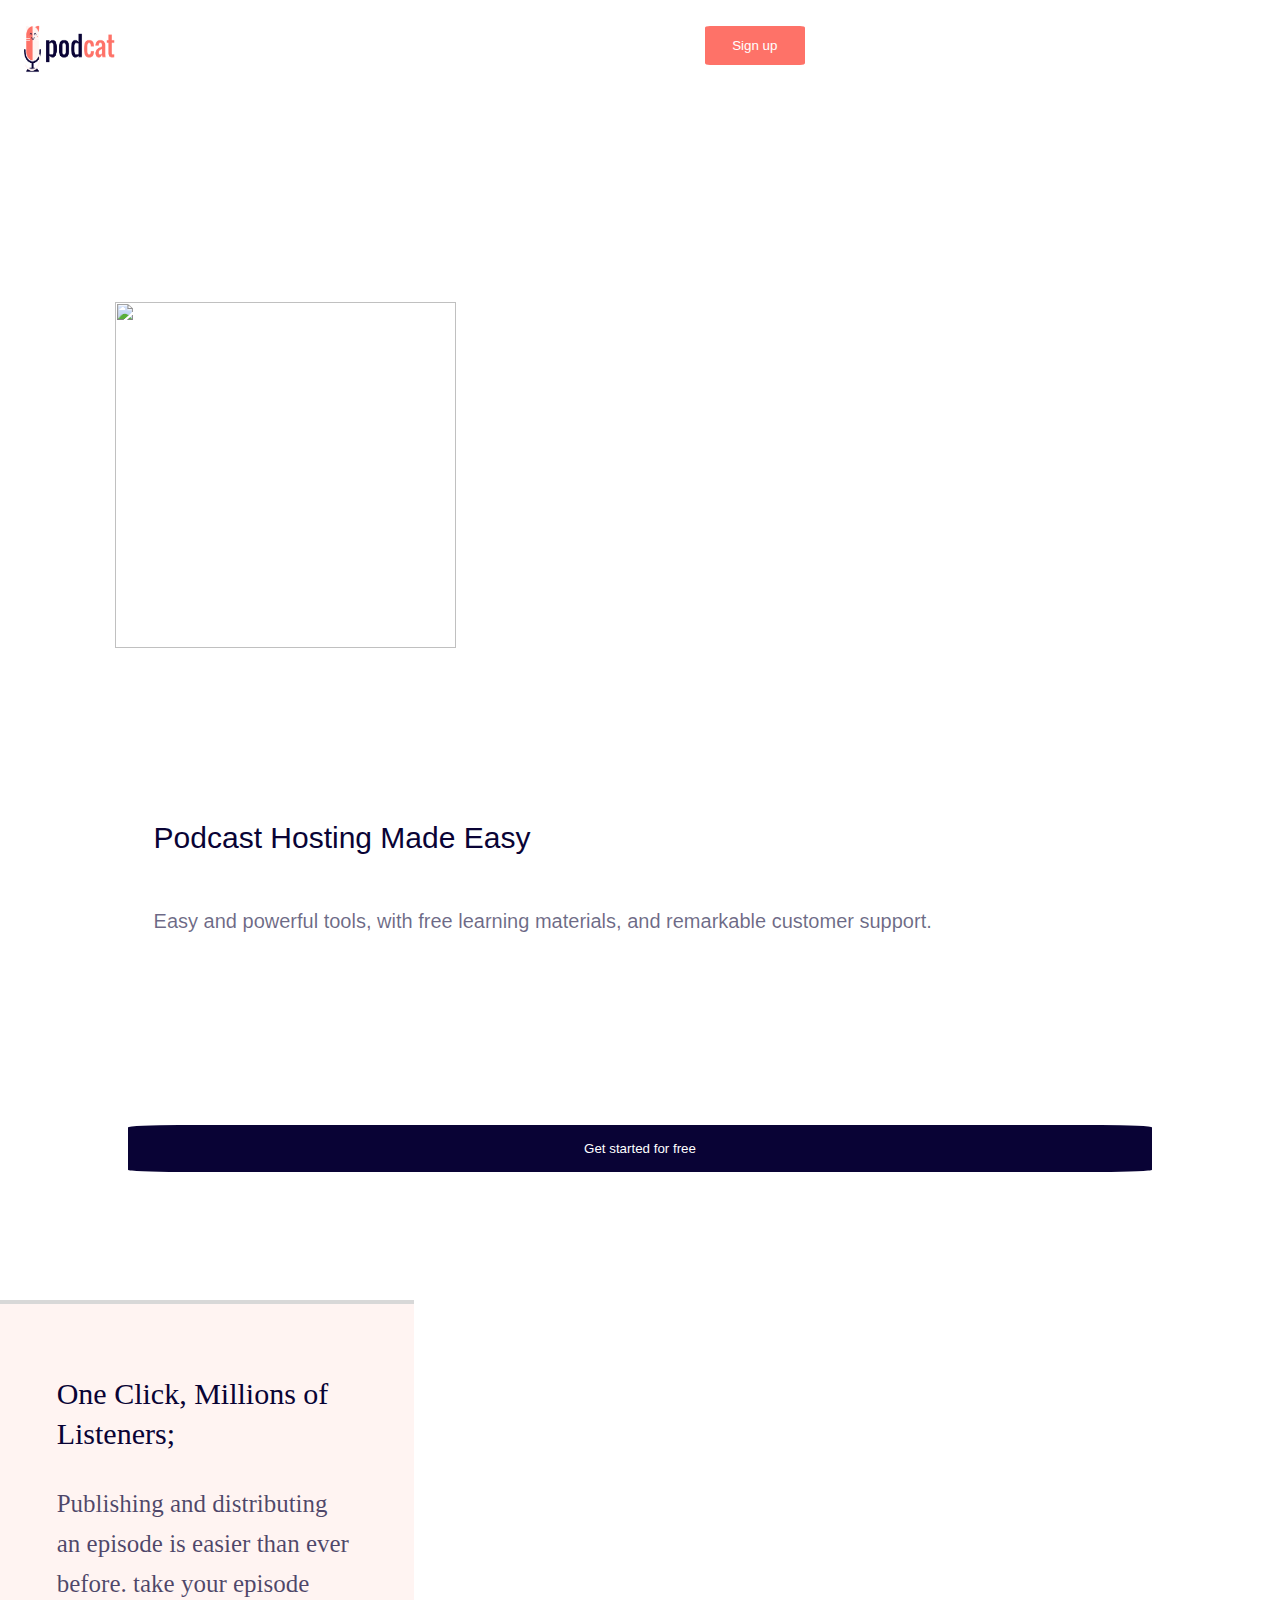
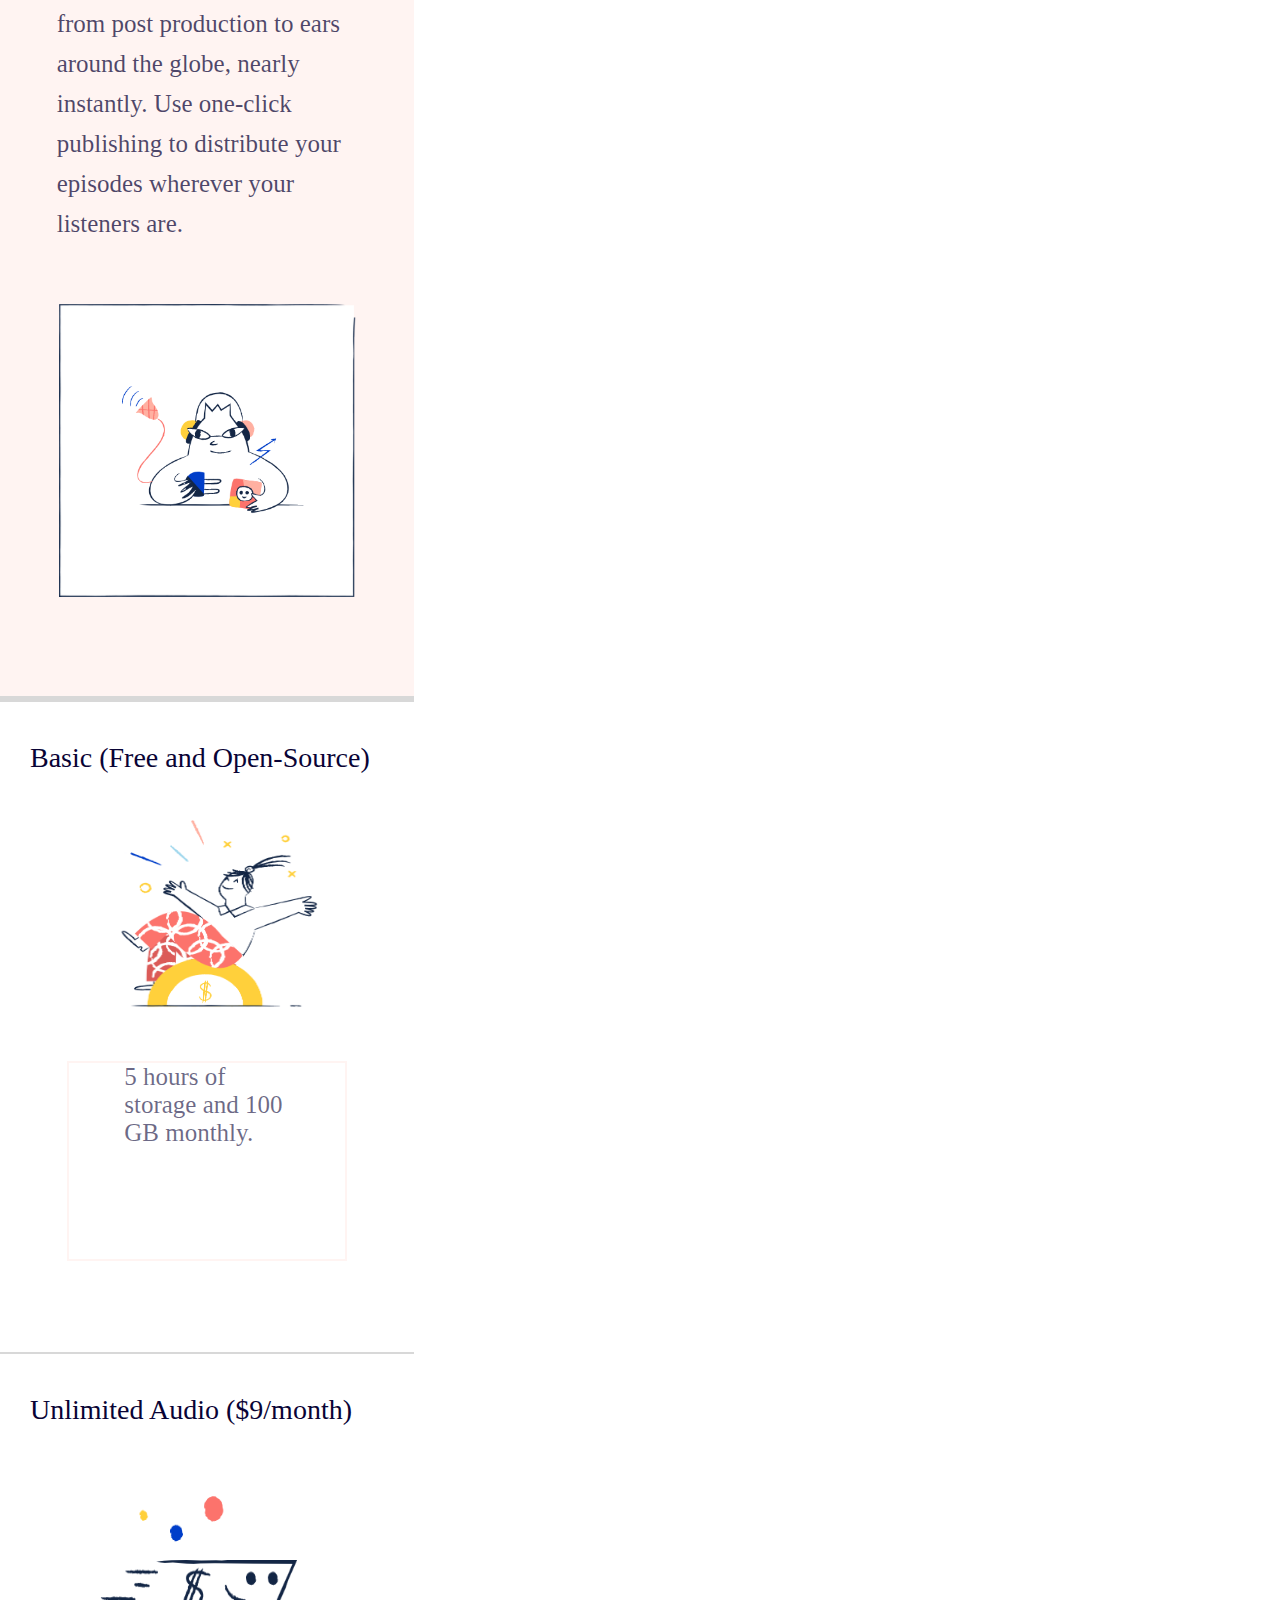
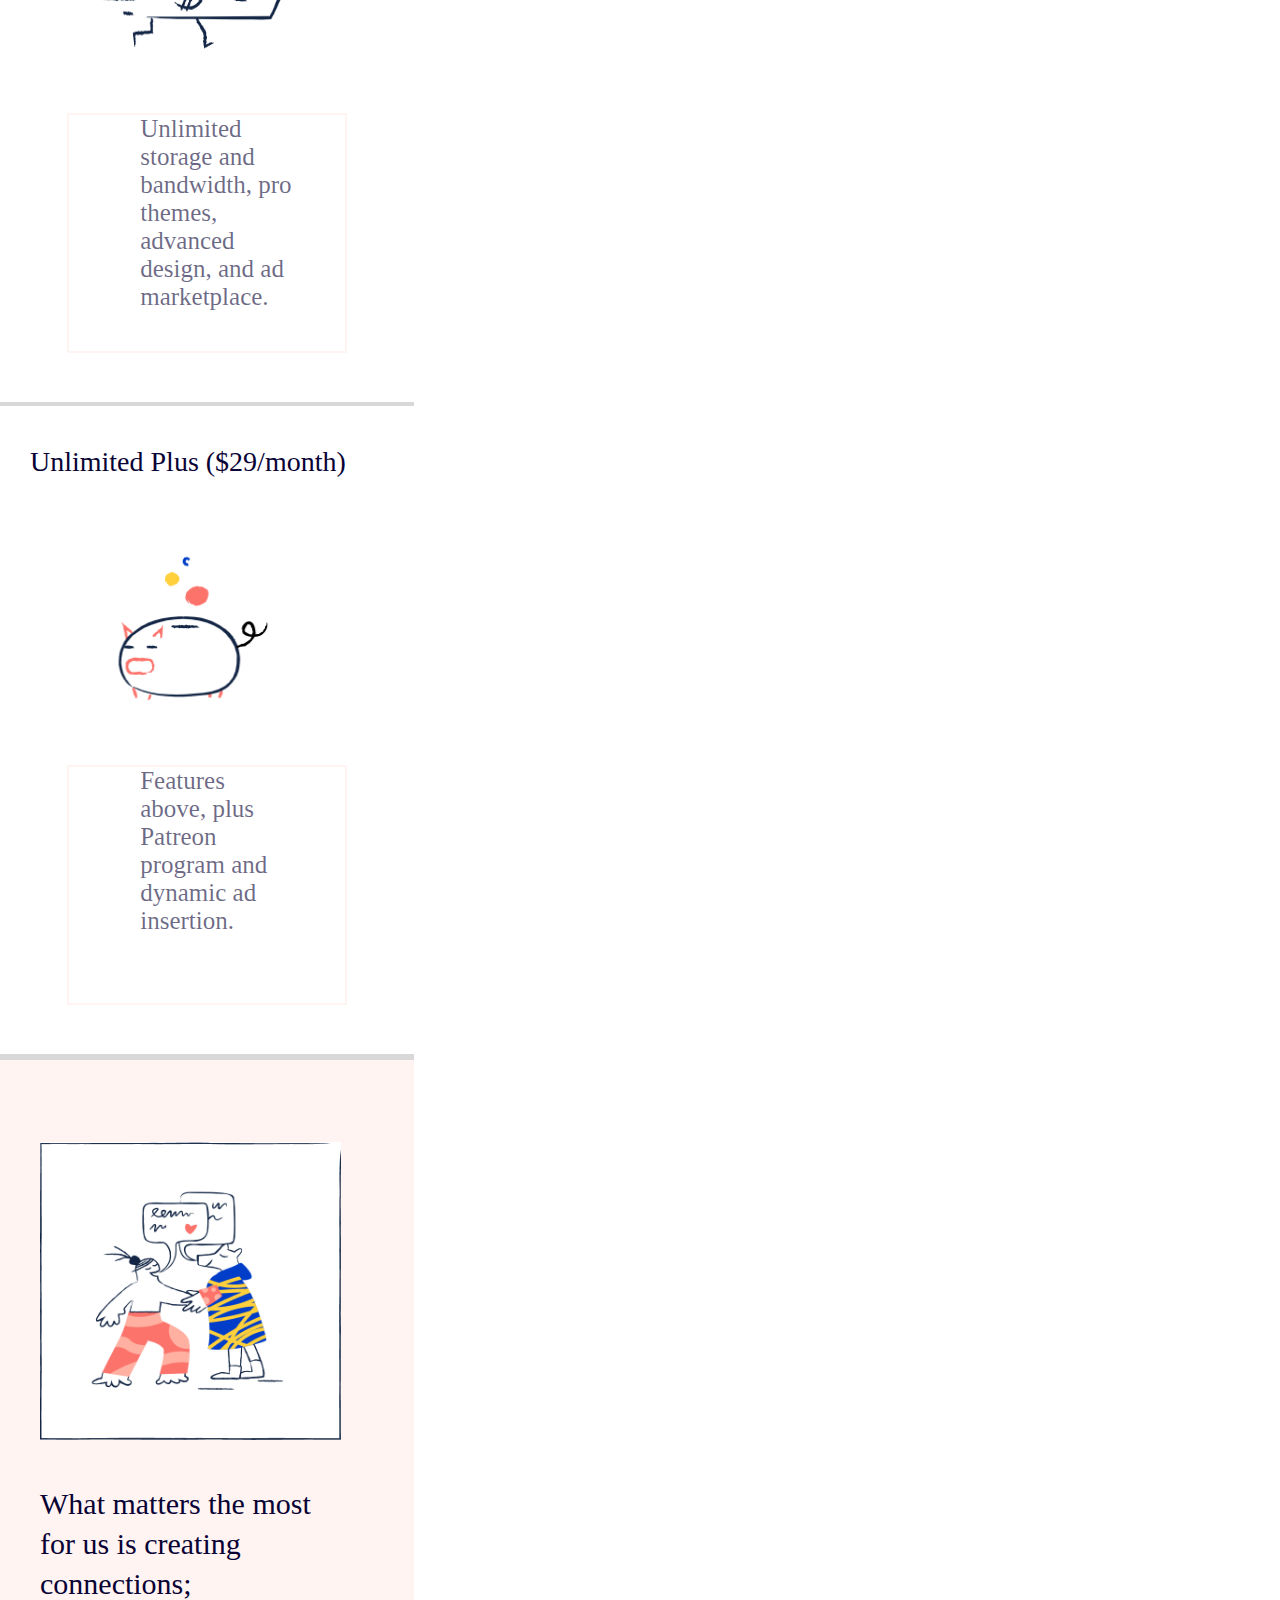
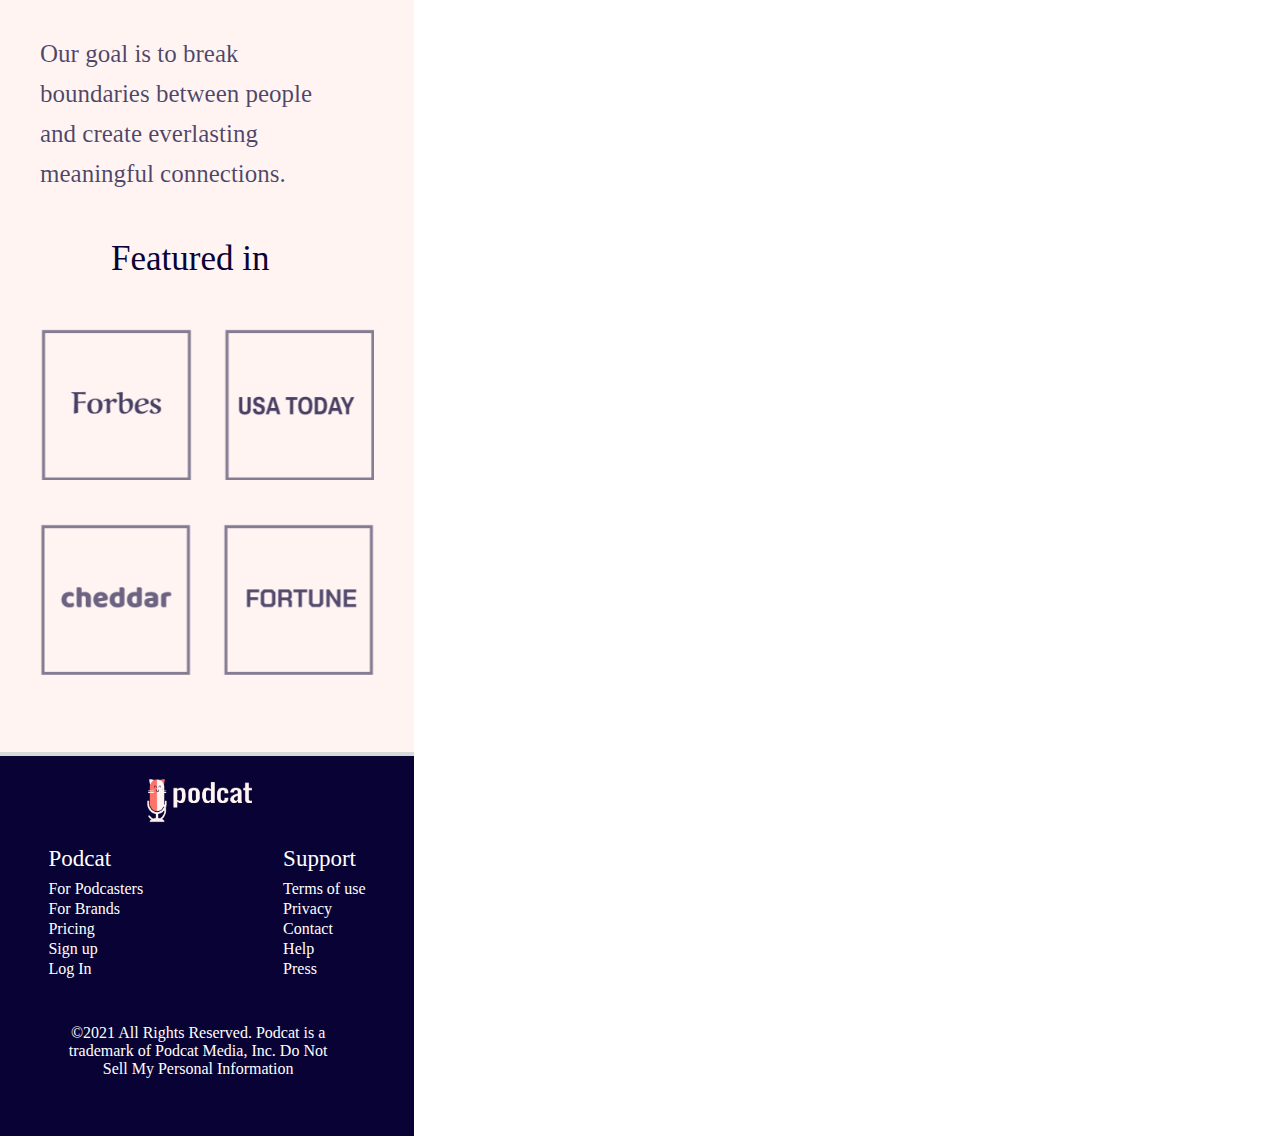
==== index.html @ 8f539843 "Merge branch 'main' of https://github.com/Bouzidouiam/landing-page" ====
<!DOCTYPE html>
<html>
<head>
	<meta charset="utf-8">
	<meta name="viewport" content="width=device-width, initial-scale=1">
	<link rel="stylesheet" type="text/css" href="style.css">
	<title>Podcat</title>
</head>
<body>
    <nav>
        <img  id="logo" src="logo1.png" width="115" height="110">
        <div navi>
        <ul class="navlist">
            <a href=""><li>Brands</li></a>
            <a href=""><li>Podcasters</li></a>
        </ul>
        </div>
        <form>
        <div class="button1">
            <input type="button" id="button1" value="Sign up">
        </div>
        </form>
    </nav>

    <header>
        <div class="image"><img src="header.png" width="341px" height="346px"></div>
            <p class="title">Podcast Hosting Made Easy</p>
            <p id="firstp">Easy and powerful tools, with free learning materials, and remarkable customer support.</p>
            <input type="button" id="button3" value="Get started for free"><br>
    </header>

    <main>
        <!-- FIRST SECTION : PRESENTATION -->

        <section id="presentation">
            <div class="presentation">
                <div id="title2">One Click, Millions of Listeners;</div>
                <div><p>Publishing and distributing an episode is easier than ever before. take your episode from post production to ears around the globe, nearly instantly. Use one-click publishing to distribute your episodes wherever your listeners are.</p></div>
                <div> <img src="main.png" height="321" width="327"></div>
            </div>
        </section>

        <!-- SECOND SECTION : PAYMENT -->

            <section id="payment">
                <div class="basic">
                <div class="title3">Basic (Free and Open-Source)</div>
                <img class="image3" src="basic.png" width="300px" height="250px">
                <div id="box">
                <p class="thirdp">5 hours of storage and 100 GB monthly.</p>
                </div>
            </div>

                <div class="advanced">
                <div class="title3">Unlimited Audio ($9/month)</div>
                <img class="image3" src="advanced.png" width="300px" height="250px">
                <div class="box">
                <p class="thirdp">Unlimited storage and bandwidth, pro themes, advanced design, and ad marketplace.</p>
                
            </div>
            </div>

<div class="pro">
    <div class="title3">Unlimited Plus ($29/month)</div>
    <img class="image3" src="pro.png" width="300px" height="250px">
    <div class="box">
    <p class="thirdp">Features above, plus Patreon program and dynamic ad insertion.</p>
</div>
</div>
</section>

        <section id="article">
            <div class="article">
                <div><img src="connections.png" width="325px" height="320px"></div>
                <div id="title4">What matters the most for us is creating connections; </div>
                <div><p>Our goal is to break boundaries between people and create everlasting meaningful connections.</p></div>
                <div id="title5">Featured in</div>
            </div>

            <div id="featured">
               <div> <img src="article1.png" width="334px" height="151px"></div>
               <div id="fimg"> <img src="article2.png" width="334px" height="151px"></div>
            </div>

        </section>
    </main>

    <!-- Footer section -->
        <footer>
            <img id="logo2" src="logo2.png" width="122px" height="52px">
            <div class="list">
            <div>
                <ul>
                    <li class="title4">Podcat</li>
                    <ul>
                        <li>For Podcasters</li>
                        <li>For Brands</li>
                        <li>Pricing</li>
                        <li>Sign up</li>
                        <li>Log In</li>
                    </ul>
                </ul>
            </div>

            <div >
                <ul>
                    <li class="title4">Support</li>
                    <ul>
                        <li>Terms of use</li>
                        <li>Privacy</li>
                        <li>Contact</li>
                        <li>Help</li>
                        <li>Press</li>
                    </ul>
                </ul>
            </div>
        </div>
                <p class="fourthp">©2021 All Rights Reserved. Podcat is a trademark of Podcat Media, Inc.
                Do Not Sell My Personal Information</p>
         </footer>
 </body>
</html>
---- style.css ----
*{
	padding: 0;
	margin: 0;
	text-decoration: none;
	list-style: none;
    box-sizing: border-box;
}
body {
	font-family: arapey;
}
nav ul li {
	display: none;
}
nav {
	display:flex;
	justify-content: flex-start;
	column-gap: 23%;
}
#logo {
	padding-top: 5px;
	padding-left: 15px;
}
.button1 {
	margin-top: 25px;
}
#button1 {
	width: 100px;
	padding: 12px;
    border: none;
	color: white;
	margin: 1%;
	border-radius: 5%;
	background-color: #FE7268;
}
#button1:hover {
   background-color: #090335;
   color: white;
}
#button2 {
	width: 85%;
	padding: 12px;
    border:  2px solid #C4C4C4;
    margin: 1%;
	background-color: white;
	color: #C4C4C4;
	border-radius: 5%;	
}
#button2:hover {
   border-color: #FE7268;
   color: #FE7268;
}
.title {
	font-family: Georgia,Arial,Helvetica,sans-serif;
    padding-left: 8%;
	margin: 4%;
	padding-top: 9%;
    color: #090335;
	font-size: 30px;
	line-height: 40px;
}
#firstp {
	font-family: Georgia,Arial,Helvetica,sans-serif;
	font-size: 20px;
    padding-bottom: 5%;
    width: 80%;
    padding-left: 12%;
    color: #09033598;

}
.image	{
	padding-left: 9%;
	padding-top: 15%;
}

#button3 {
	width: 80%;
	padding: 16px 12px;
    border: none;
	color: white;
	margin: 2%;
	border-radius: 5%;
	background-color: #090335;
	margin: 10%;
}
#button3:hover {
	color: white;
	background-color: #FE7268;
}


#presentation{
    display: flex;
    justify-content: center;
    background-color:#FFF4F2 ;
    width:414px ;
    height: 1000px;
    border-top: 4px solid #D8D8D8;
    border-bottom: 4px solid #D8D8D8 ;
    padding: 70px  40px 60px;
}
.presentation{
    width: 90%;
    font-family: Georgia,Arial,Helvetica,sans-serif;
}

.presentation p{
    font-size: 25px;
    color:#090335b7 ;
    font-family: Cambria, Cochin, Georgia, Times, 'Times New Roman', serif ;
    line-height: 40px;
}

#title2{
    font-size: 30px;
    line-height: 40px;
    font-family: Cambria, Cochin, Georgia, Times, 'Times New Roman', serif ;
    color: #090335;
    padding-bottom: 10%;

}
.presentation img{
    width: 100%;
    height: 100%;
    margin-top: 60px;
}
#payment {
	    font-family: Cambria, Cochin, Georgia, Times, 'Times New Roman', serif ;
	    font-size: 28px;
}
.basic {
	width: 414px;
    height: 652px;
    border-top: 2px solid #D8D8D8;
    order-bottom: 2px solid #D8D8D8 ;
}

.advanced {
	width: 414px;
	height: 652px;
	border-top: 2px solid #D8D8D8;
    border-bottom: 2px solid #D8D8D8 ;
}

.pro {
    width: 414px;
	height: 652px;
	border-top: 2px solid #D8D8D8;
    border-bottom: 2px solid #D8D8D8 ;
}

.title3 {
	color: #090335;
	padding: 40px 30px 30px;
}
.image3 {
  margin: 0 70px ;
}
.thirdp {
  margin: auto;
  width: 60%;
  line-height: 28px;	
  font-size: 25px;
  color: #09033598;
}
#box {
	margin: auto;
	width:280px ;
    height:200px ;
	border: 2px solid #FFF4F2;
}
.box {
	margin: auto;
    width:280px ;
    height:240px ;
	border: 2px solid #FFF4F2;
	padding-left: 20px;

}

#article{
	height: 1300px;
	width:414px ;
	display: flex;
	flex-direction: column;
    justify-content: center;
	background:#FFF4F2;
    border-top: 4px solid #D8D8D8;
    border-bottom: 4px solid #D8D8D8 ;
    padding: 70px  40px 60px; 

}
.article p{
    font-size: 25px;
    color:#090335b7 ;
    font-family: Cambria, Cochin, Georgia, Times, 'Times New Roman', serif ;
    line-height: 40px;
}

#title4{
    font-size: 30px;
    line-height: 40px;
    font-family: Cambria, Cochin, Georgia, Times, 'Times New Roman', serif ;
    color: #090335;
    margin-top: 40px;
    padding-bottom: 10%;
}

.article img{
    width: 100%;
    height: 100%;
    margin-top: 40px;
	margin: auto;
}
.article{
    width: 90%;
    font-family: Georgia,Arial,Helvetica,sans-serif;
} 

#title5{
	font-size: 35px;
    line-height: 40px;
    font-family: Cambria, Cochin, Georgia, Times, 'Times New Roman', serif ;
    color: #090335;
	text-align: center;
    margin-top: 45px;
    padding-bottom: 50px;
}

#featured{
	display: flex;
	flex-direction: column;
	justify-content: space-evenly;
}

#fimg{
	margin-top: 40px;
}
footer {
	height: 380px;
	width: 414px;
	background-color: #090335;
	font-family: Cambria, Cochin, Georgia, Times, 'Times New Roman', serif ;
	color: white;
}
#logo2 {
	margin-top: 20px;
	margin-left: 137px;
}
.title4 {
	font-size: 23px;
	margin: 17px 0 10px;
}
.list {
	display: flex;
	justify-content: center;
	column-gap: 140px;
	line-height: 20px;
}
.fourthp {
	width: 80%;
	margin-top: 45px;
	text-align: center;
	padding-left: 65px;
}
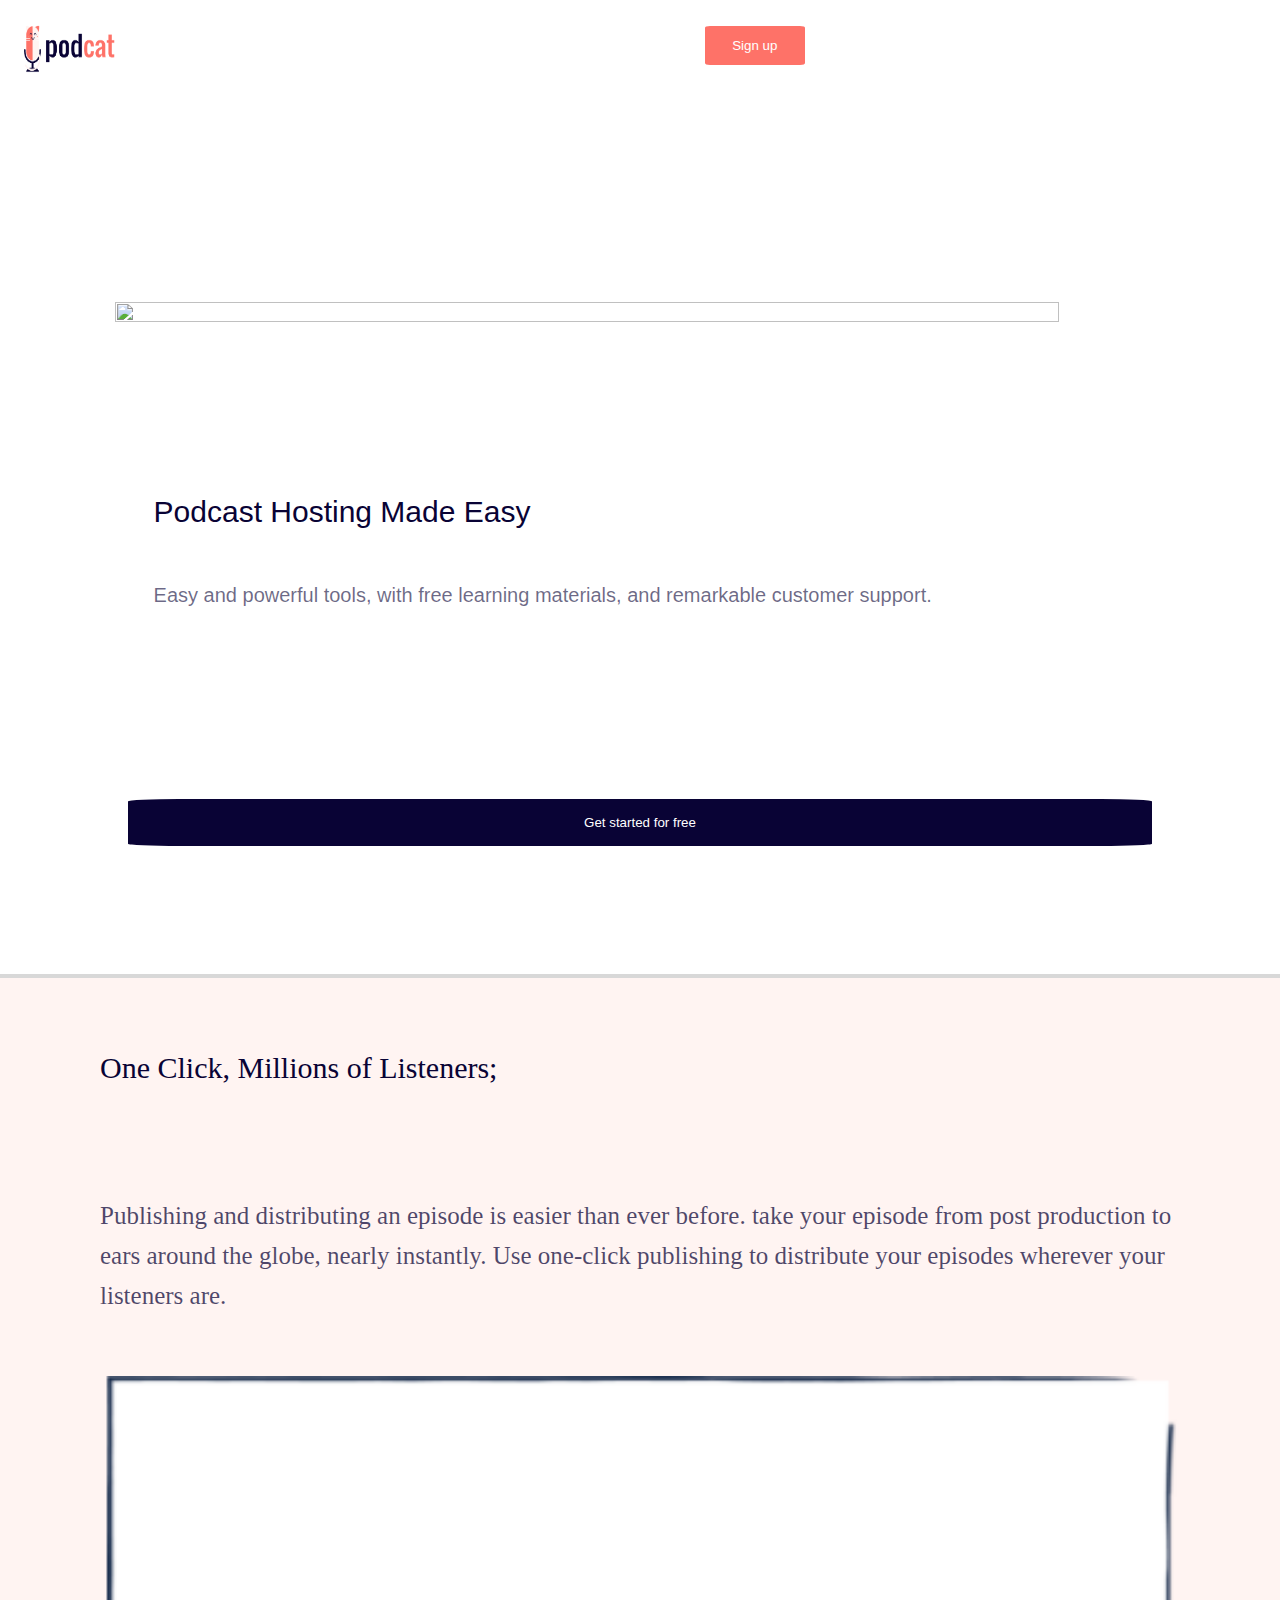
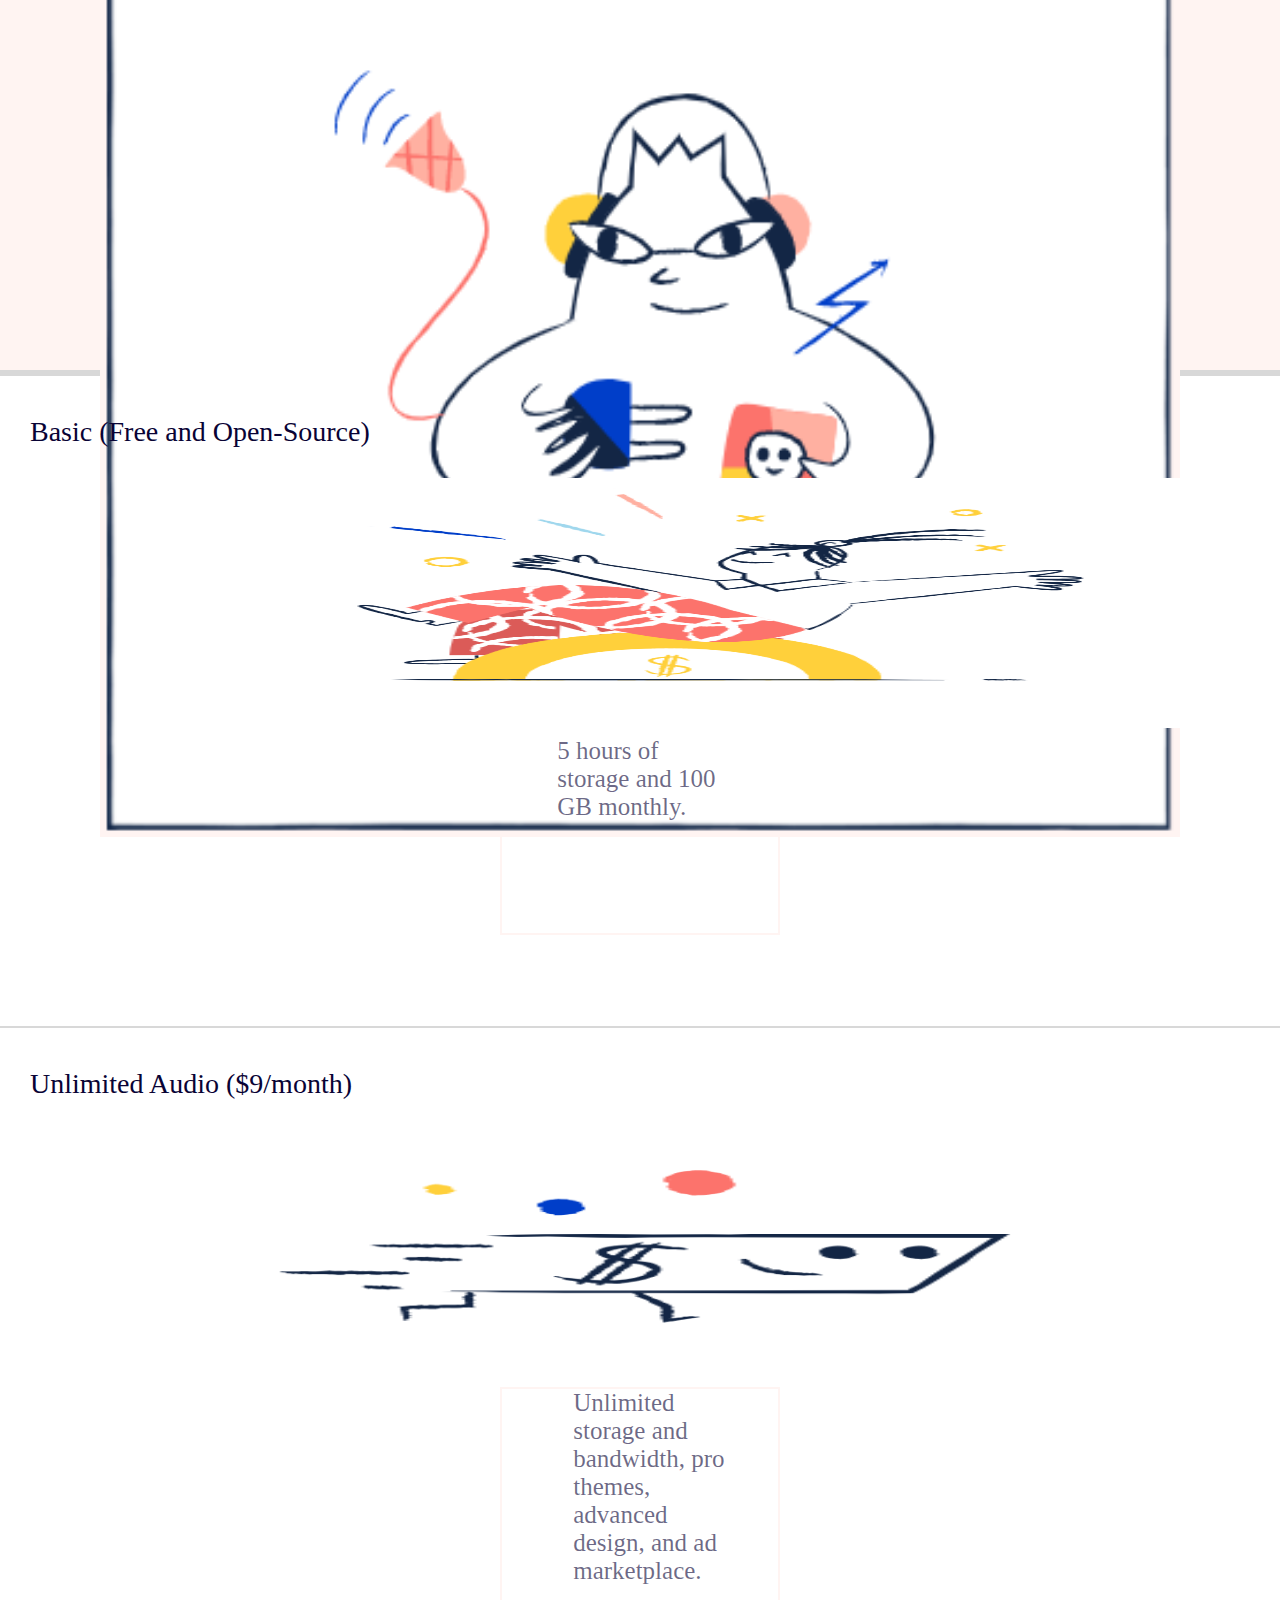
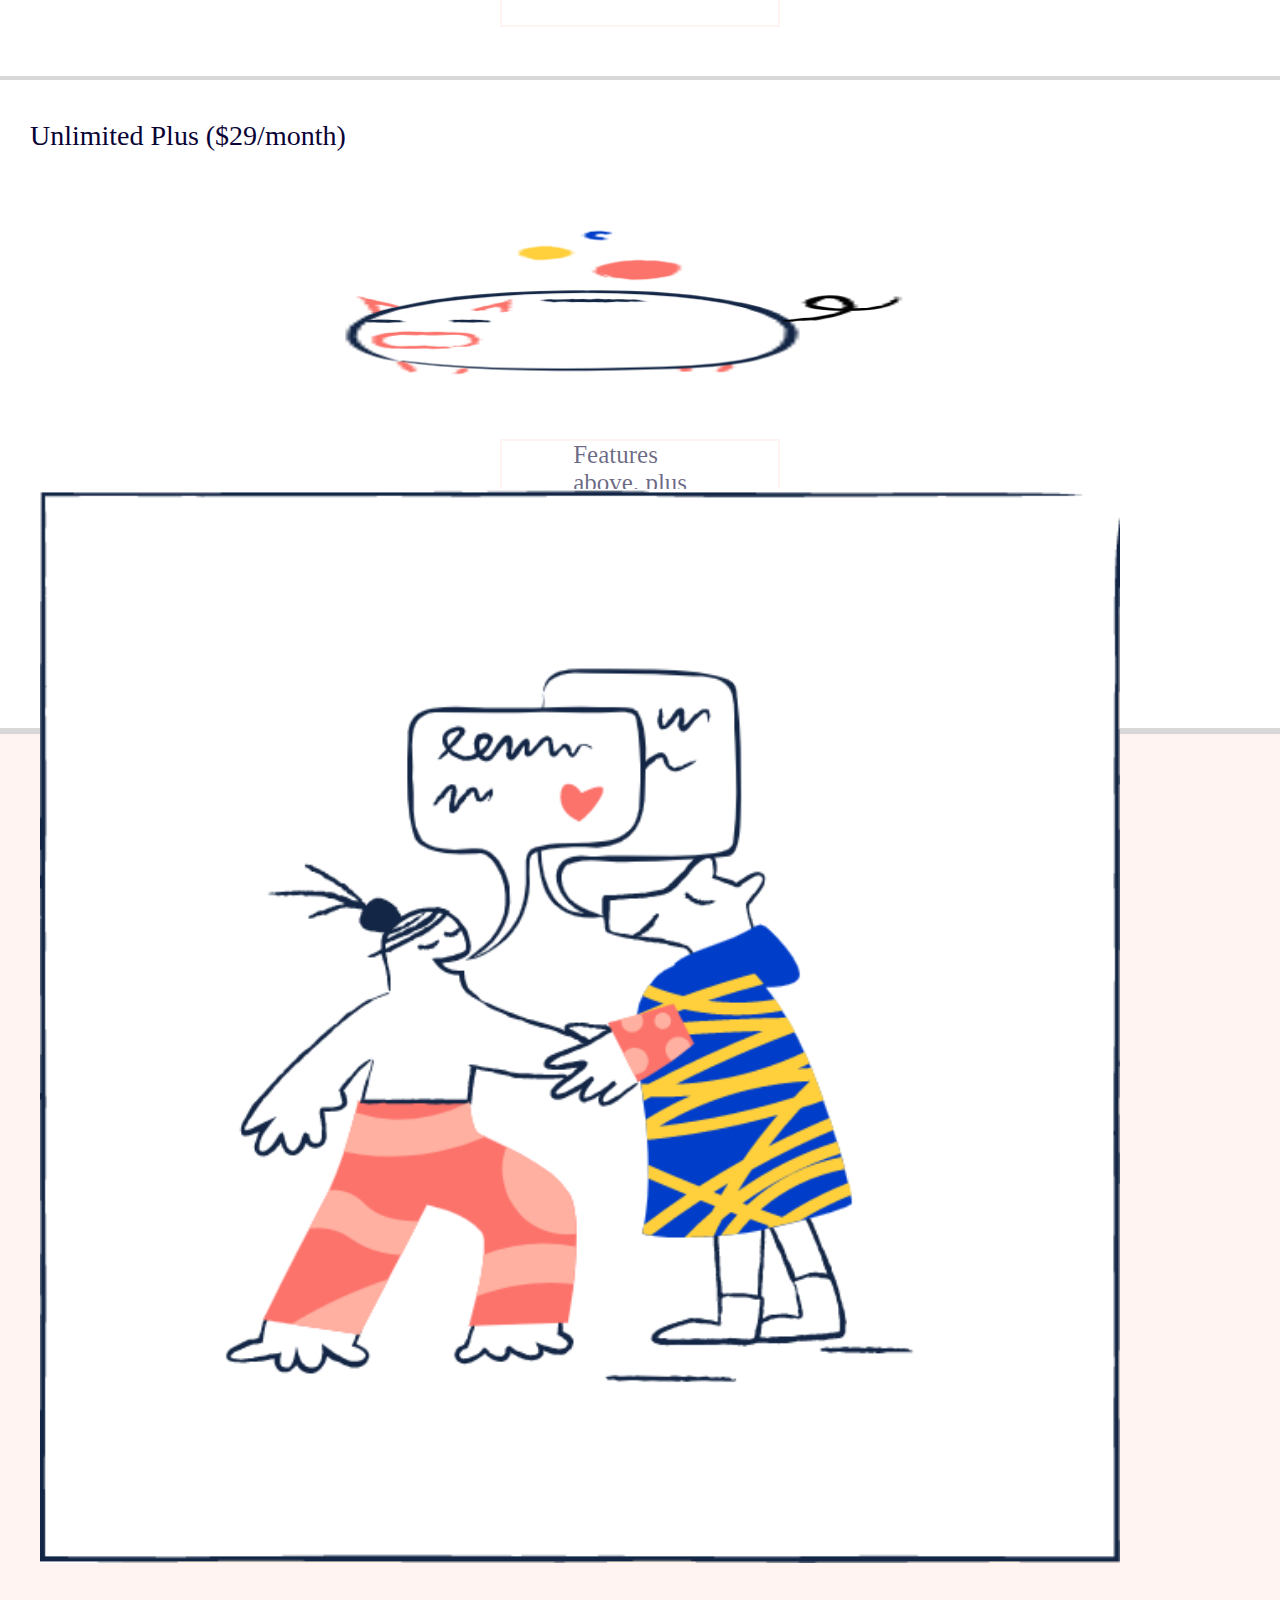
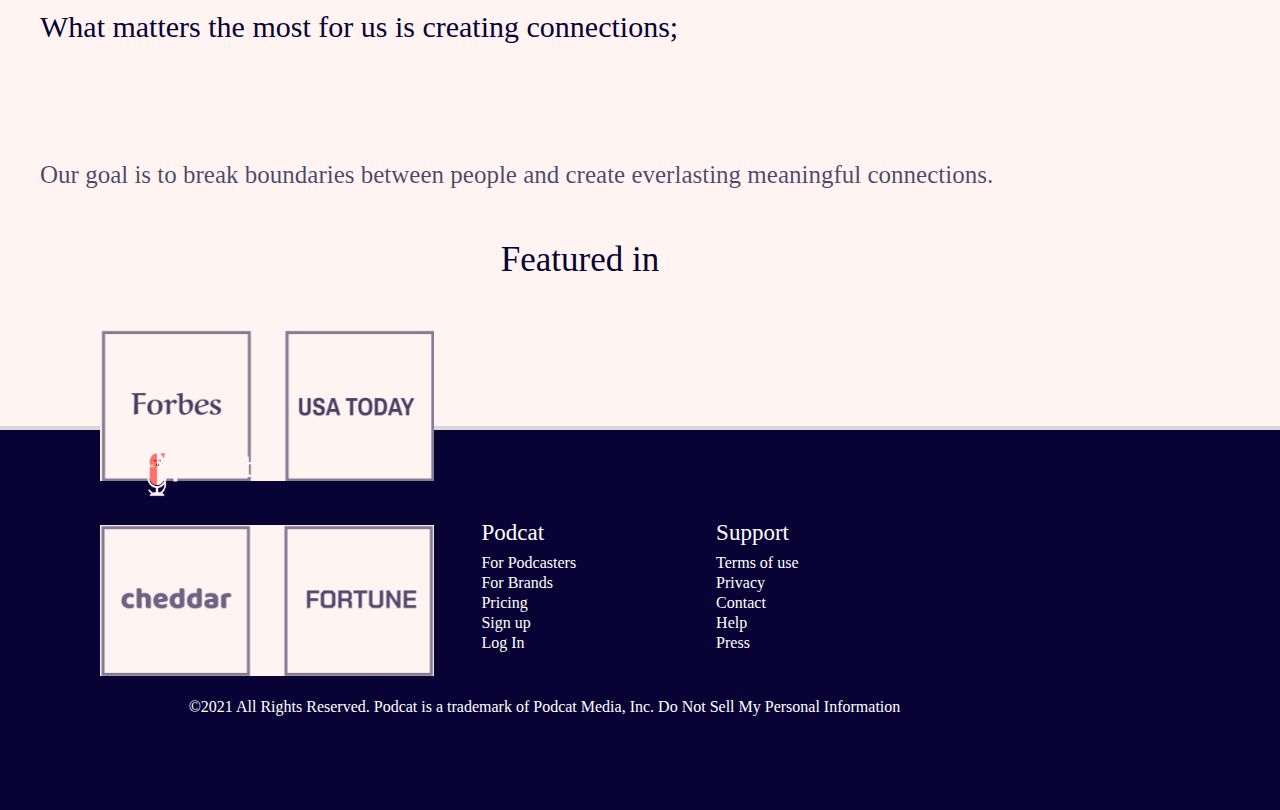
==== commit 28f6a386: "width change" ====
--- a/index.html
+++ b/index.html
@@ -23,7 +23,7 @@
     </nav>
 
     <header>
-        <div class="image"><img src="header.png" width="341px" height="346px"></div>
+        <div class="image"><img src="header.png" width="90%" height="90%"></div>
             <p class="title">Podcast Hosting Made Easy</p>
             <p id="firstp">Easy and powerful tools, with free learning materials, and remarkable customer support.</p>
             <input type="button" id="button3" value="Get started for free"><br>
--- a/style.css
+++ b/style.css
@@ -92,7 +92,7 @@
     display: flex;
     justify-content: center;
     background-color:#FFF4F2 ;
-    width:414px ;
+    width: 100%;
     height: 1000px;
     border-top: 4px solid #D8D8D8;
     border-bottom: 4px solid #D8D8D8 ;
@@ -128,21 +128,21 @@
 	    font-size: 28px;
 }
 .basic {
-	width: 414px;
+	width: 100%;
     height: 652px;
     border-top: 2px solid #D8D8D8;
     order-bottom: 2px solid #D8D8D8 ;
 }
 
 .advanced {
-	width: 414px;
+	width: 100%;
 	height: 652px;
 	border-top: 2px solid #D8D8D8;
     border-bottom: 2px solid #D8D8D8 ;
 }
 
 .pro {
-    width: 414px;
+    width: 100%;
 	height: 652px;
 	border-top: 2px solid #D8D8D8;
     border-bottom: 2px solid #D8D8D8 ;
@@ -152,8 +152,10 @@
 	color: #090335;
 	padding: 40px 30px 30px;
 }
+
 .image3 {
-  margin: 0 70px ;
+  width: 100%;
+  padding-left: 13%;
 }
 .thirdp {
   margin: auto;
@@ -179,7 +181,7 @@
 
 #article{
 	height: 1300px;
-	width:414px ;
+	width:100%;
 	display: flex;
 	flex-direction: column;
     justify-content: center;
@@ -227,6 +229,7 @@
 }
 
 #featured{
+   padding-left: 5%;
 	display: flex;
 	flex-direction: column;
 	justify-content: space-evenly;
@@ -237,7 +240,7 @@
 }
 footer {
 	height: 380px;
-	width: 414px;
+	width: 100%;
 	background-color: #090335;
 	font-family: Cambria, Cochin, Georgia, Times, 'Times New Roman', serif ;
 	color: white;
@@ -263,4 +266,3 @@
 	padding-left: 65px;
 }
 
-
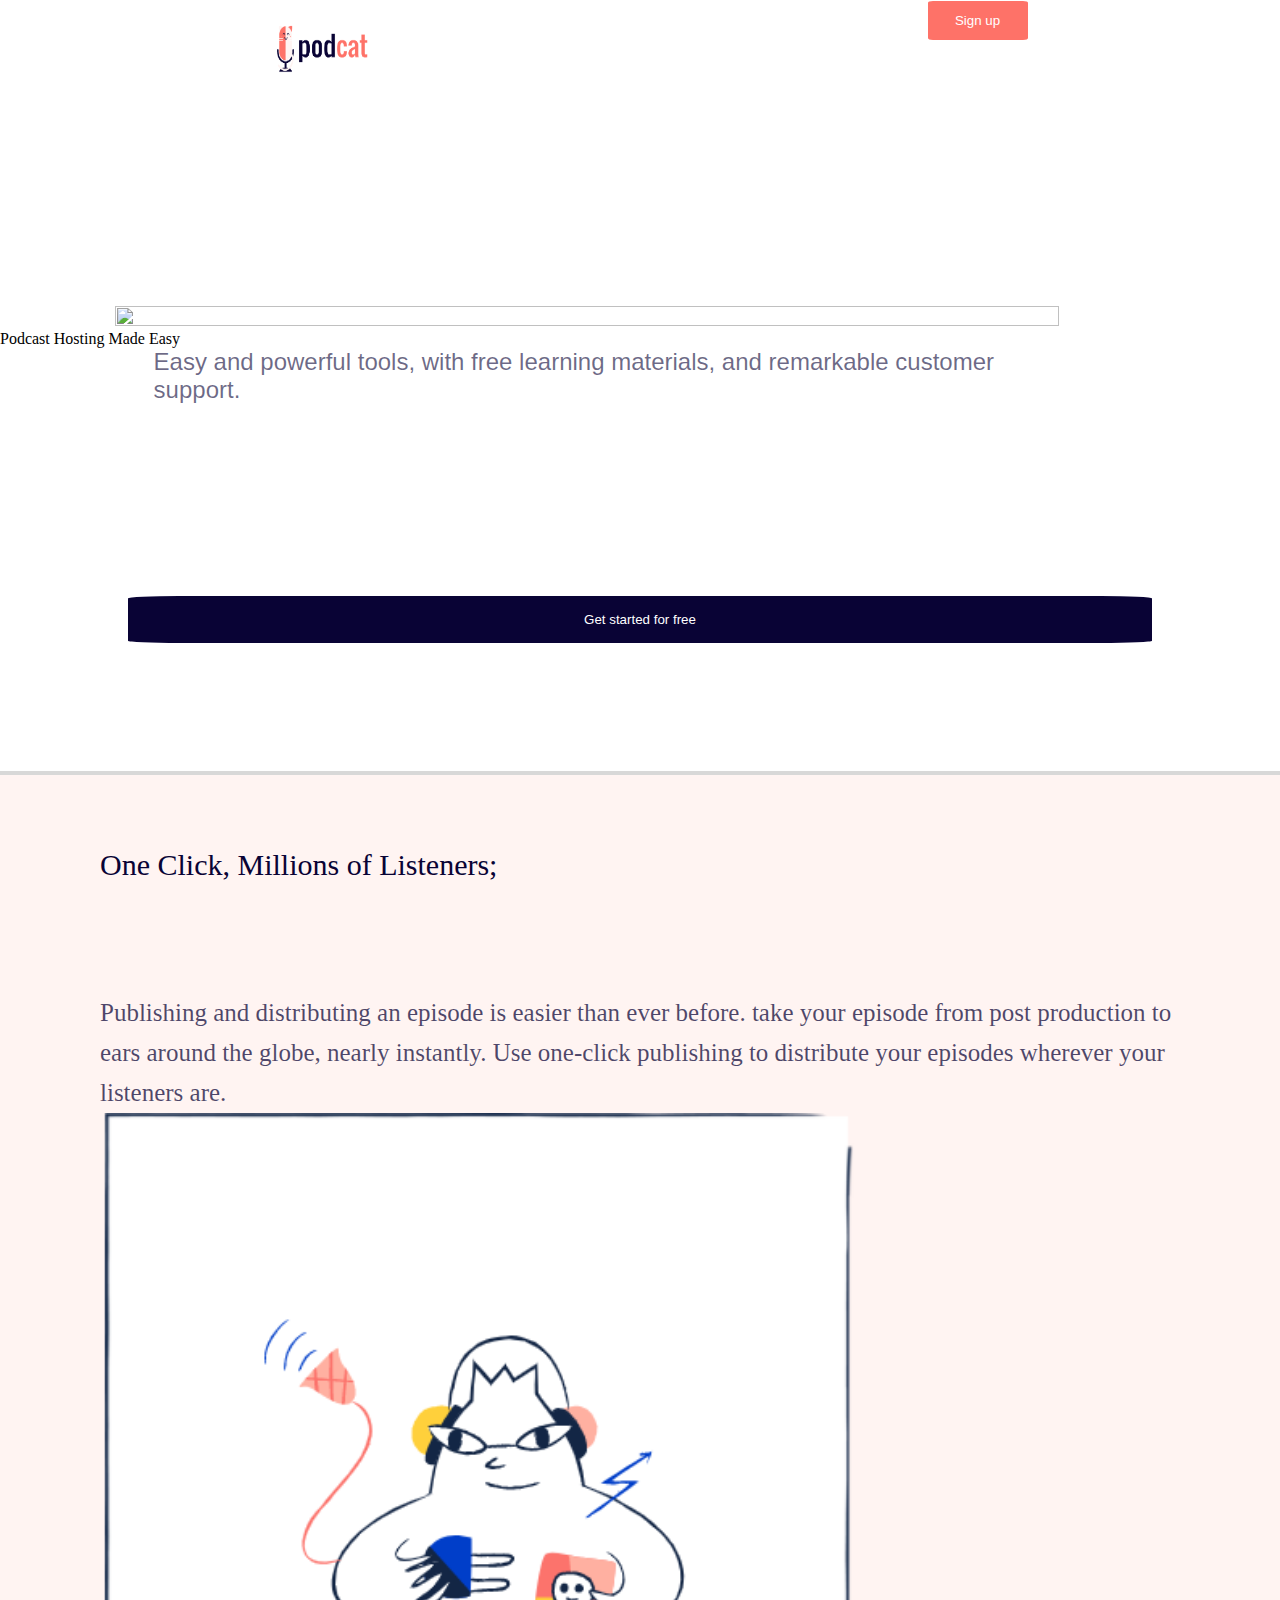
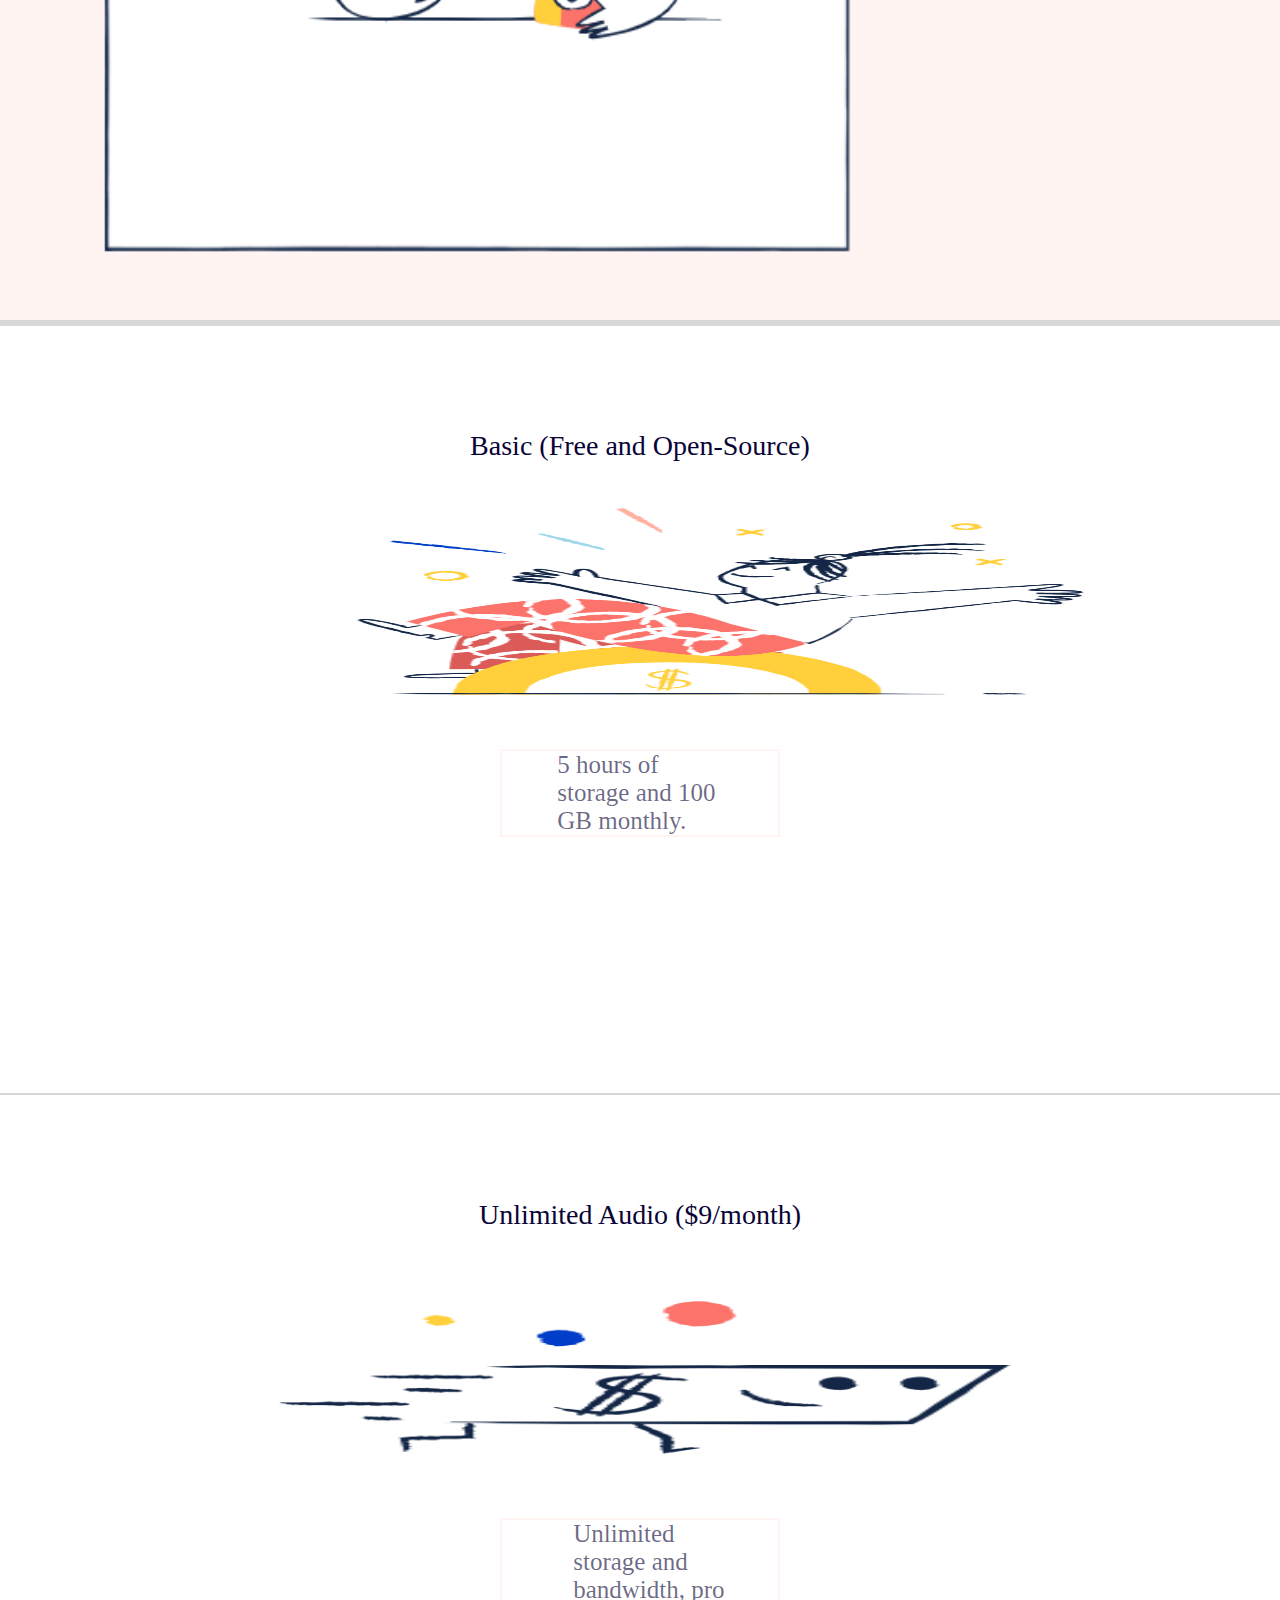
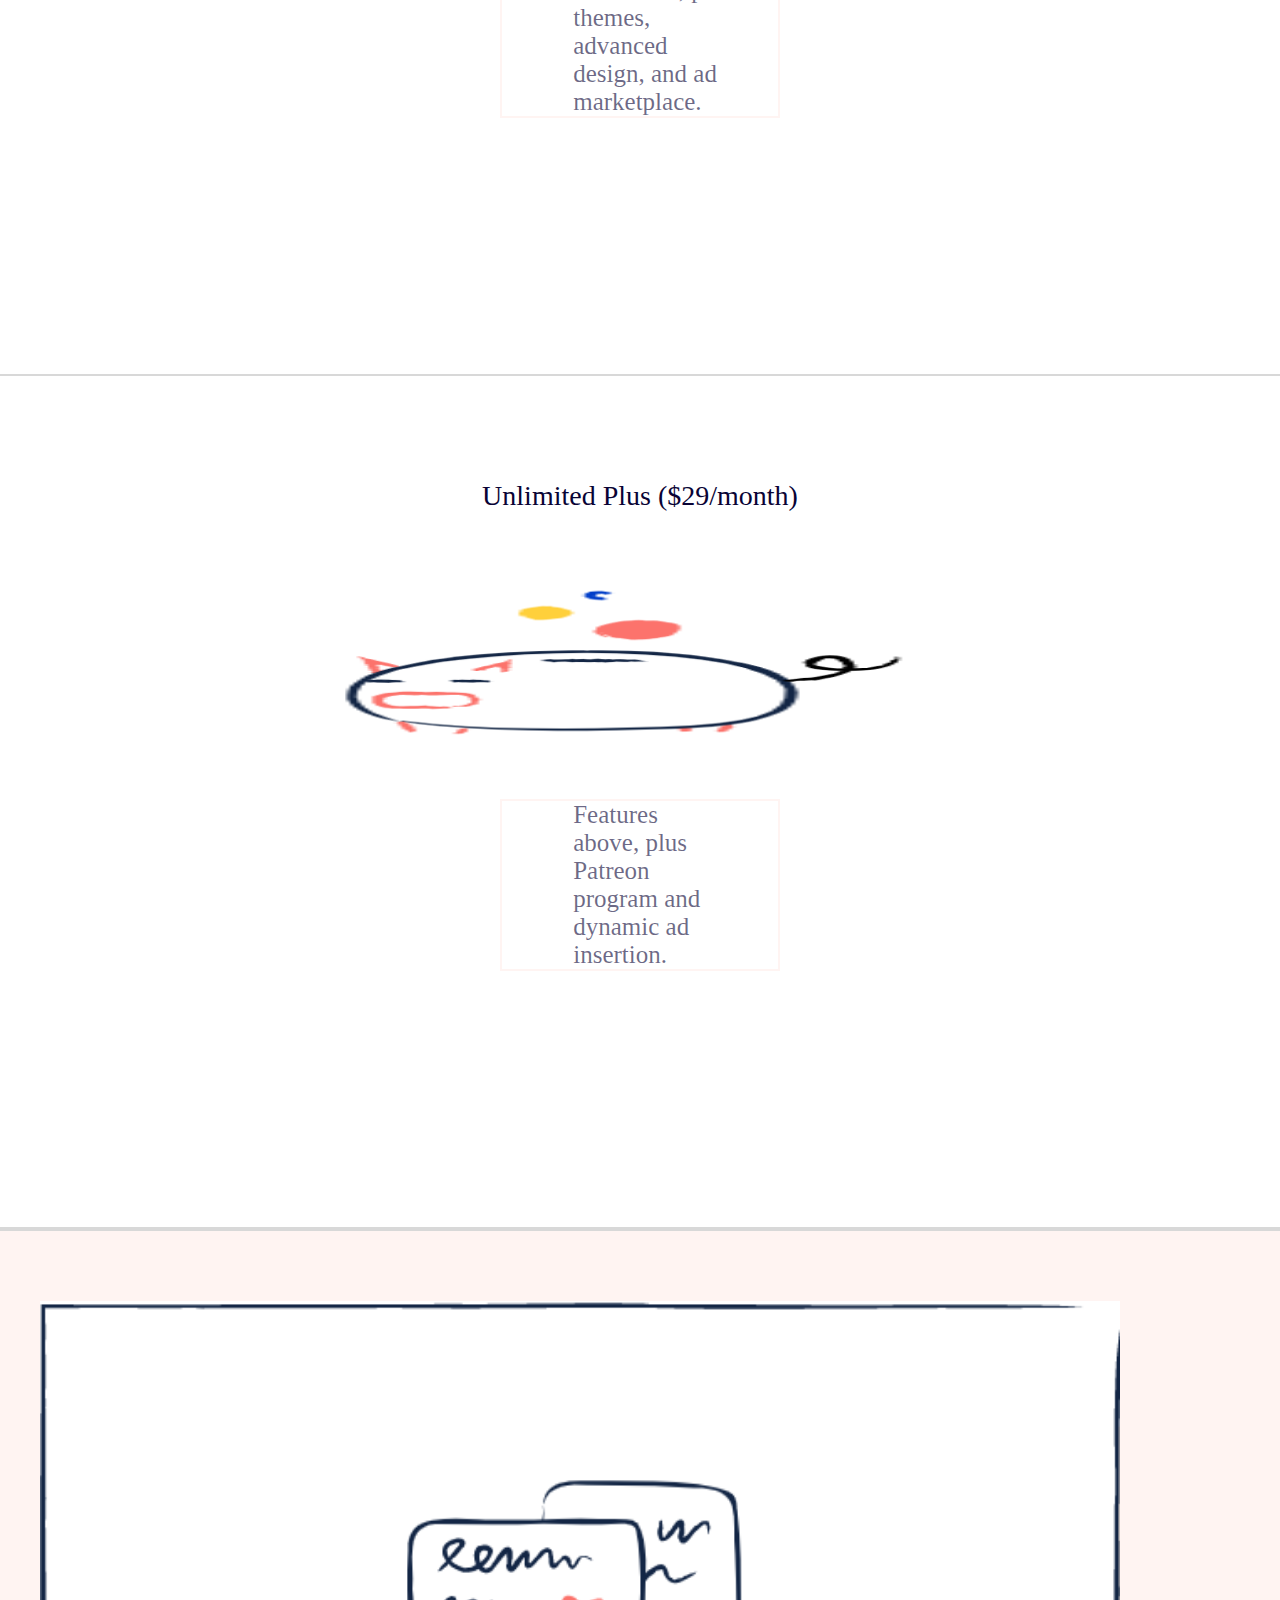
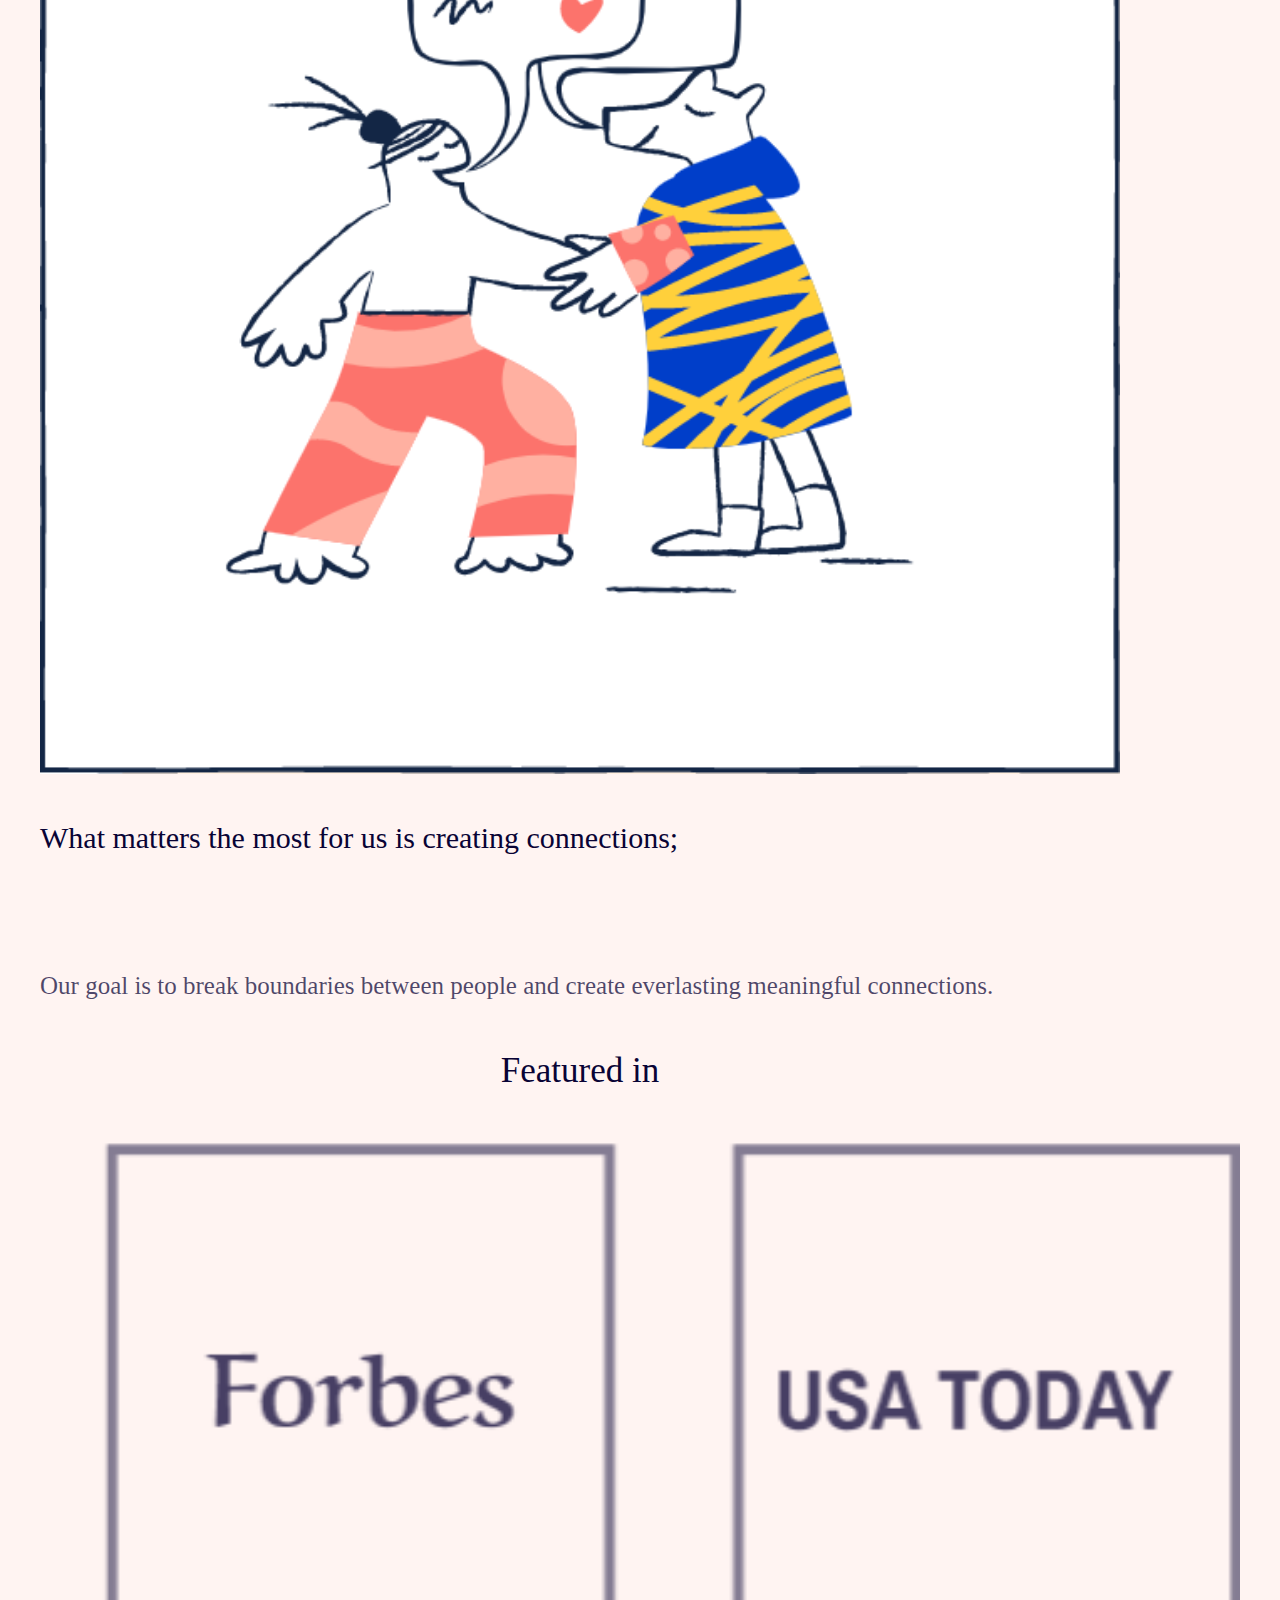
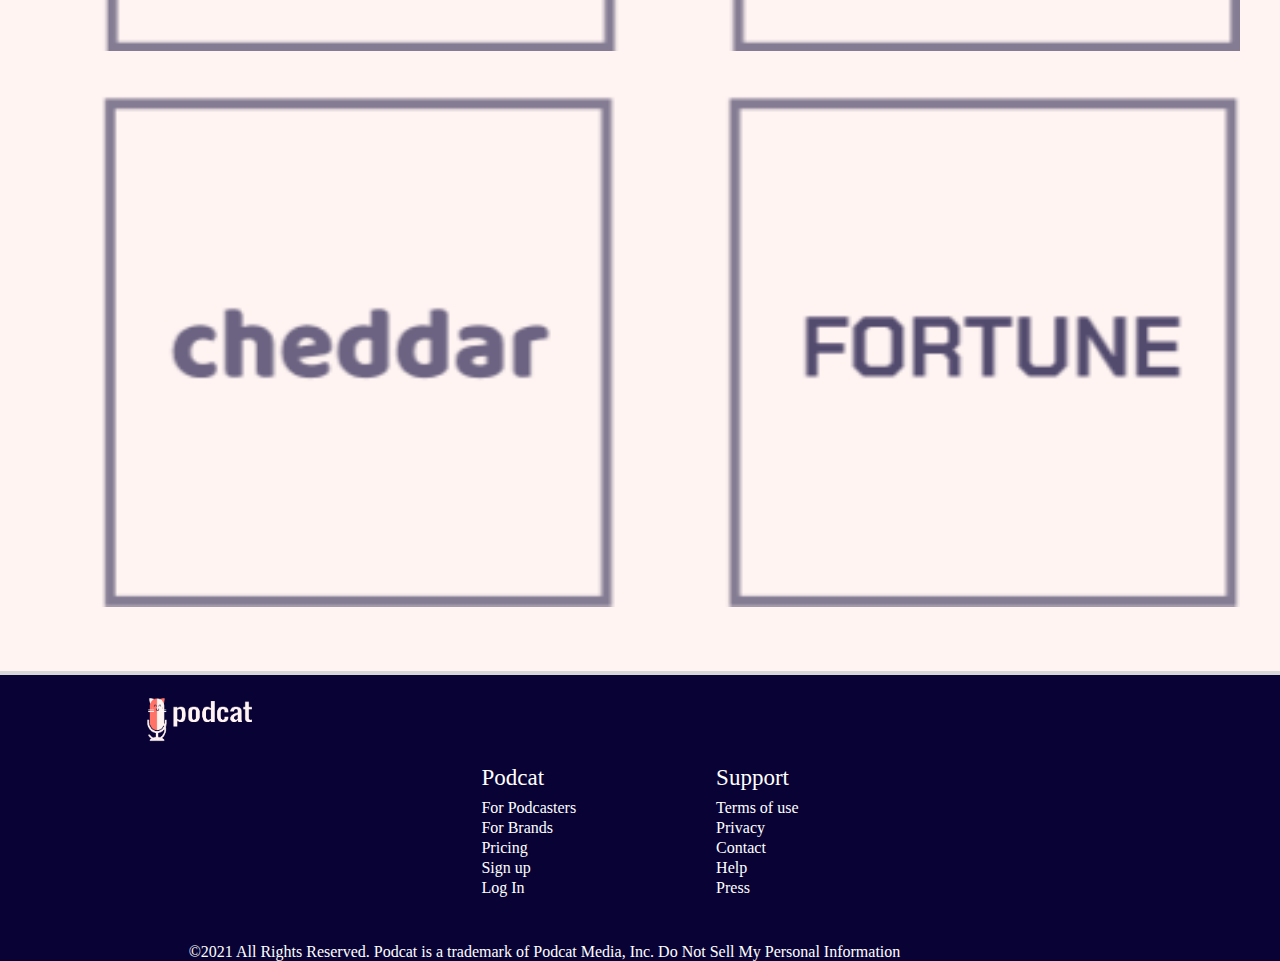
==== commit 20e1ff7d: "Fixing width problem" ====
--- a/index.html
+++ b/index.html
@@ -8,8 +8,10 @@
 </head>
 <body>
     <nav>
-        <img  id="logo" src="logo1.png" width="115" height="110">
-        <div navi>
+        <div>
+        <img  id="logo" src="logo1.png" width="115px" height="110px">
+    </div>
+        <div >
         <ul class="navlist">
             <a href=""><li>Brands</li></a>
             <a href=""><li>Podcasters</li></a>
@@ -24,7 +26,7 @@
 
     <header>
         <div class="image"><img src="header.png" width="90%" height="90%"></div>
-            <p class="title">Podcast Hosting Made Easy</p>
+            <p id="title1">Podcast Hosting Made Easy</p>
             <p id="firstp">Easy and powerful tools, with free learning materials, and remarkable customer support.</p>
             <input type="button" id="button3" value="Get started for free"><br>
     </header>
@@ -36,7 +38,7 @@
             <div class="presentation">
                 <div id="title2">One Click, Millions of Listeners;</div>
                 <div><p>Publishing and distributing an episode is easier than ever before. take your episode from post production to ears around the globe, nearly instantly. Use one-click publishing to distribute your episodes wherever your listeners are.</p></div>
-                <div> <img src="main.png" height="321" width="327"></div>
+                <div> <img src="main.png" height="80%" width="70%"></div>
             </div>
         </section>
 
@@ -68,18 +70,18 @@
 </div>
 </div>
 </section>
-
+        <!-- Article Section -->
         <section id="article">
             <div class="article">
-                <div><img src="connections.png" width="325px" height="320px"></div>
+                <div> <img src="connections.png" width="80%" height="80%"></div>
                 <div id="title4">What matters the most for us is creating connections; </div>
                 <div><p>Our goal is to break boundaries between people and create everlasting meaningful connections.</p></div>
                 <div id="title5">Featured in</div>
             </div>
 
             <div id="featured">
-               <div> <img src="article1.png" width="334px" height="151px"></div>
-               <div id="fimg"> <img src="article2.png" width="334px" height="151px"></div>
+               <div> <img src="article1.png"></div>
+               <div id="fimg"> <img src="article2.png"></div>
             </div>
 
         </section>
--- a/style.css
+++ b/style.css
@@ -4,6 +4,7 @@
 	text-decoration: none;
 	list-style: none;
     box-sizing: border-box;
+
 }
 body {
 	font-family: arapey;
@@ -13,17 +14,16 @@
 }
 nav {
 	display:flex;
-	justify-content: flex-start;
-	column-gap: 23%;
+	justify-content: space-evenly;
+	column-gap: 2%;
 }
 #logo {
 	padding-top: 5px;
 	padding-left: 15px;
 }
-.button1 {
-	margin-top: 25px;
-}
+
 #button1 {
+	margin-top: 27%;
 	width: 100px;
 	padding: 12px;
     border: none;
@@ -36,33 +36,21 @@
    background-color: #090335;
    color: white;
 }
-#button2 {
-	width: 85%;
-	padding: 12px;
-    border:  2px solid #C4C4C4;
-    margin: 1%;
-	background-color: white;
-	color: #C4C4C4;
-	border-radius: 5%;	
-}
-#button2:hover {
-   border-color: #FE7268;
-   color: #FE7268;
-}
-.title {
+}
+#title1 {
+	text-align: center;
 	font-family: Georgia,Arial,Helvetica,sans-serif;
     padding-left: 8%;
 	margin: 4%;
 	padding-top: 9%;
     color: #090335;
-	font-size: 30px;
-	line-height: 40px;
-}
-#firstp {
+	font-size:170% ;
+}
+#firstp{
 	font-family: Georgia,Arial,Helvetica,sans-serif;
-	font-size: 20px;
+	font-size: 150%;
+	width: 80%;
     padding-bottom: 5%;
-    width: 80%;
     padding-left: 12%;
     color: #09033598;
 
@@ -92,8 +80,8 @@
     display: flex;
     justify-content: center;
     background-color:#FFF4F2 ;
-    width: 100%;
-    height: 1000px;
+    width: 100vw;
+    height: auto;
     border-top: 4px solid #D8D8D8;
     border-bottom: 4px solid #D8D8D8 ;
     padding: 70px  40px 60px;
@@ -119,38 +107,40 @@
 
 }
 .presentation img{
-    width: 100%;
-    height: 100%;
-    margin-top: 60px;
+   
 }
 #payment {
 	    font-family: Cambria, Cochin, Georgia, Times, 'Times New Roman', serif ;
 	    font-size: 28px;
 }
 .basic {
-	width: 100%;
-    height: 652px;
+	width: 100vw;
+    height: auto;
     border-top: 2px solid #D8D8D8;
     order-bottom: 2px solid #D8D8D8 ;
+    margin-bottom: 20%;
 }
 
 .advanced {
-	width: 100%;
-	height: 652px;
+	width: 100vw;
+	height: auto;
 	border-top: 2px solid #D8D8D8;
-    border-bottom: 2px solid #D8D8D8 ;
+    margin-bottom: 20%;
 }
 
 .pro {
     width: 100%;
-	height: 652px;
+	height: auto;
 	border-top: 2px solid #D8D8D8;
-    border-bottom: 2px solid #D8D8D8 ;
+    margin-bottom: 20%;
 }
 
 .title3 {
+	width: 100%;
+	margin-top: 5%;
 	color: #090335;
 	padding: 40px 30px 30px;
+	text-align: center;
 }
 
 .image3 {
@@ -167,20 +157,20 @@
 #box {
 	margin: auto;
 	width:280px ;
-    height:200px ;
+    height:auto ;
 	border: 2px solid #FFF4F2;
 }
 .box {
 	margin: auto;
     width:280px ;
-    height:240px ;
+    height:auto ;
 	border: 2px solid #FFF4F2;
 	padding-left: 20px;
 
 }
 
 #article{
-	height: 1300px;
+	height: auto;
 	width:100%;
 	display: flex;
 	flex-direction: column;
@@ -209,9 +199,9 @@
 
 .article img{
     width: 100%;
-    height: 100%;
-    margin-top: 40px;
-	margin: auto;
+    
+    
+	
 }
 .article{
     width: 90%;
@@ -234,12 +224,14 @@
 	flex-direction: column;
 	justify-content: space-evenly;
 }
-
+#featured div img{
+	width: 100%;
+}
 #fimg{
 	margin-top: 40px;
 }
 footer {
-	height: 380px;
+	height: auto;
 	width: 100%;
 	background-color: #090335;
 	font-family: Cambria, Cochin, Georgia, Times, 'Times New Roman', serif ;
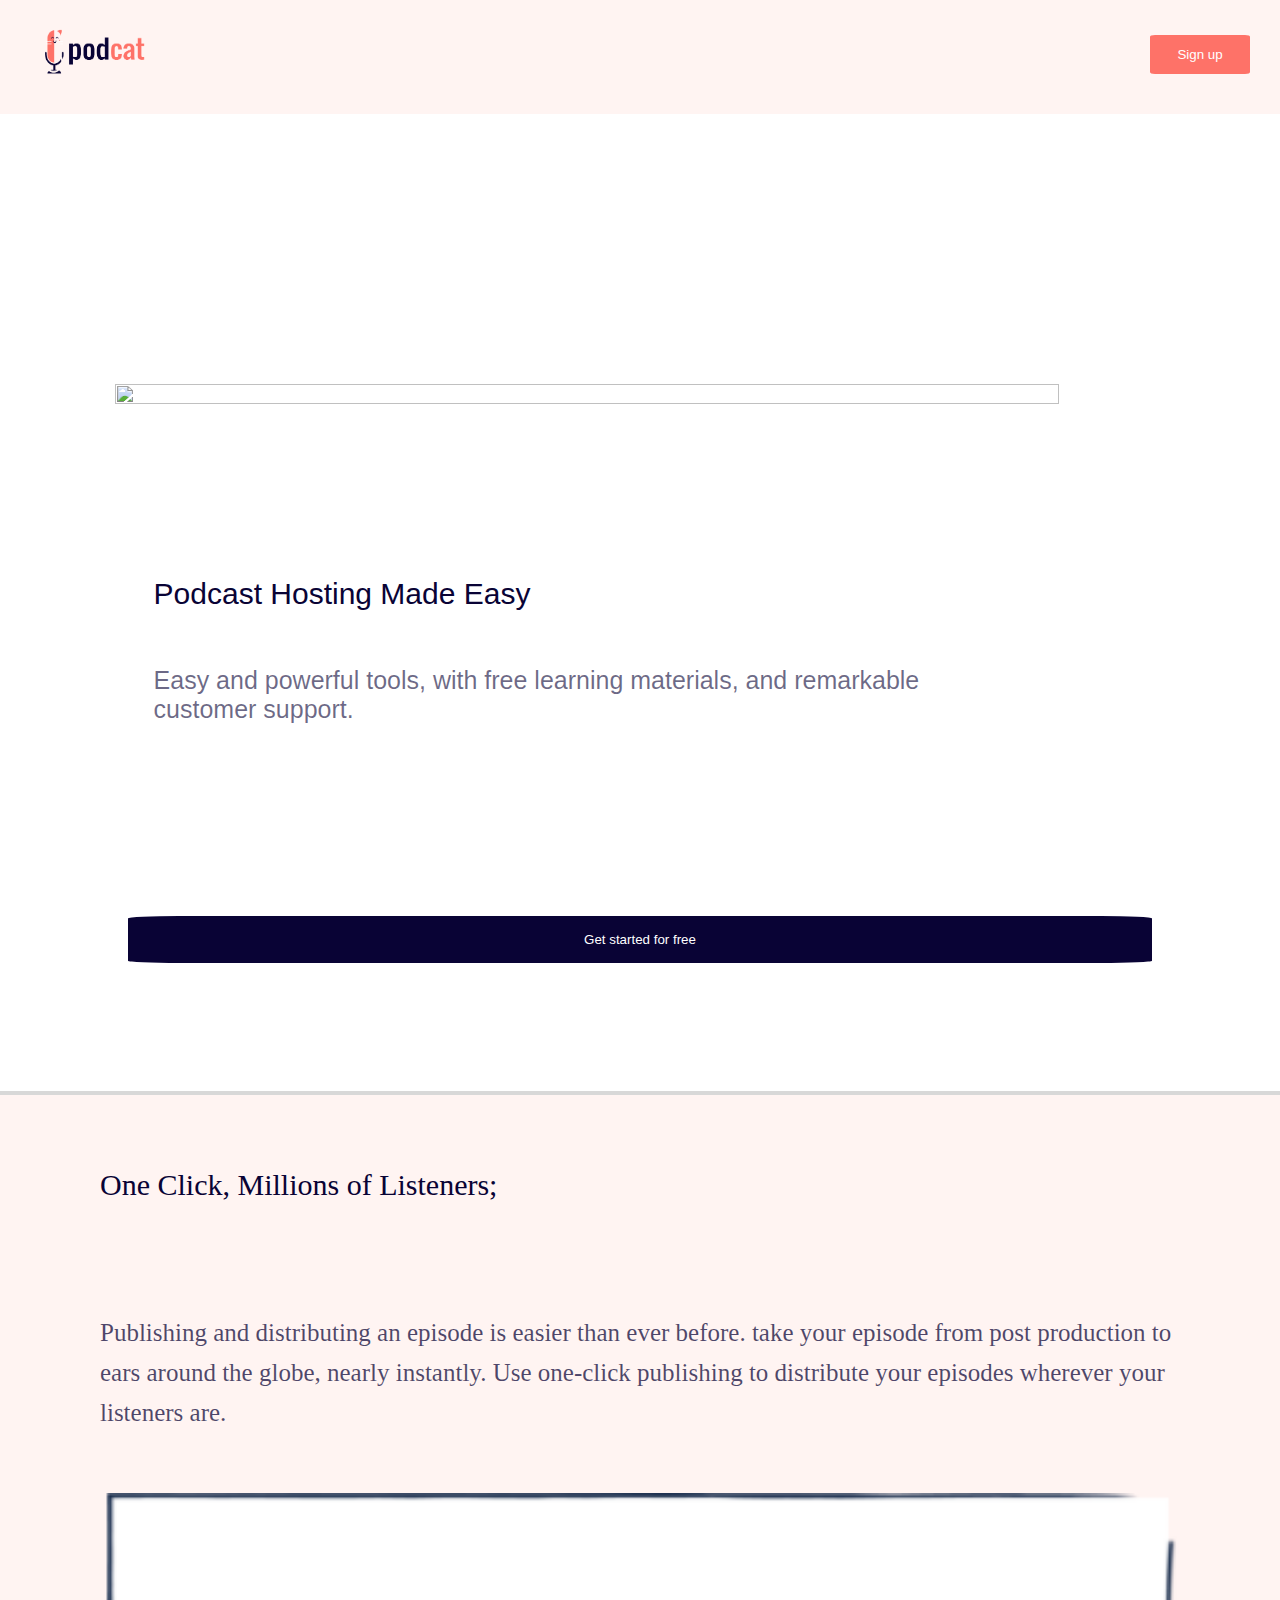
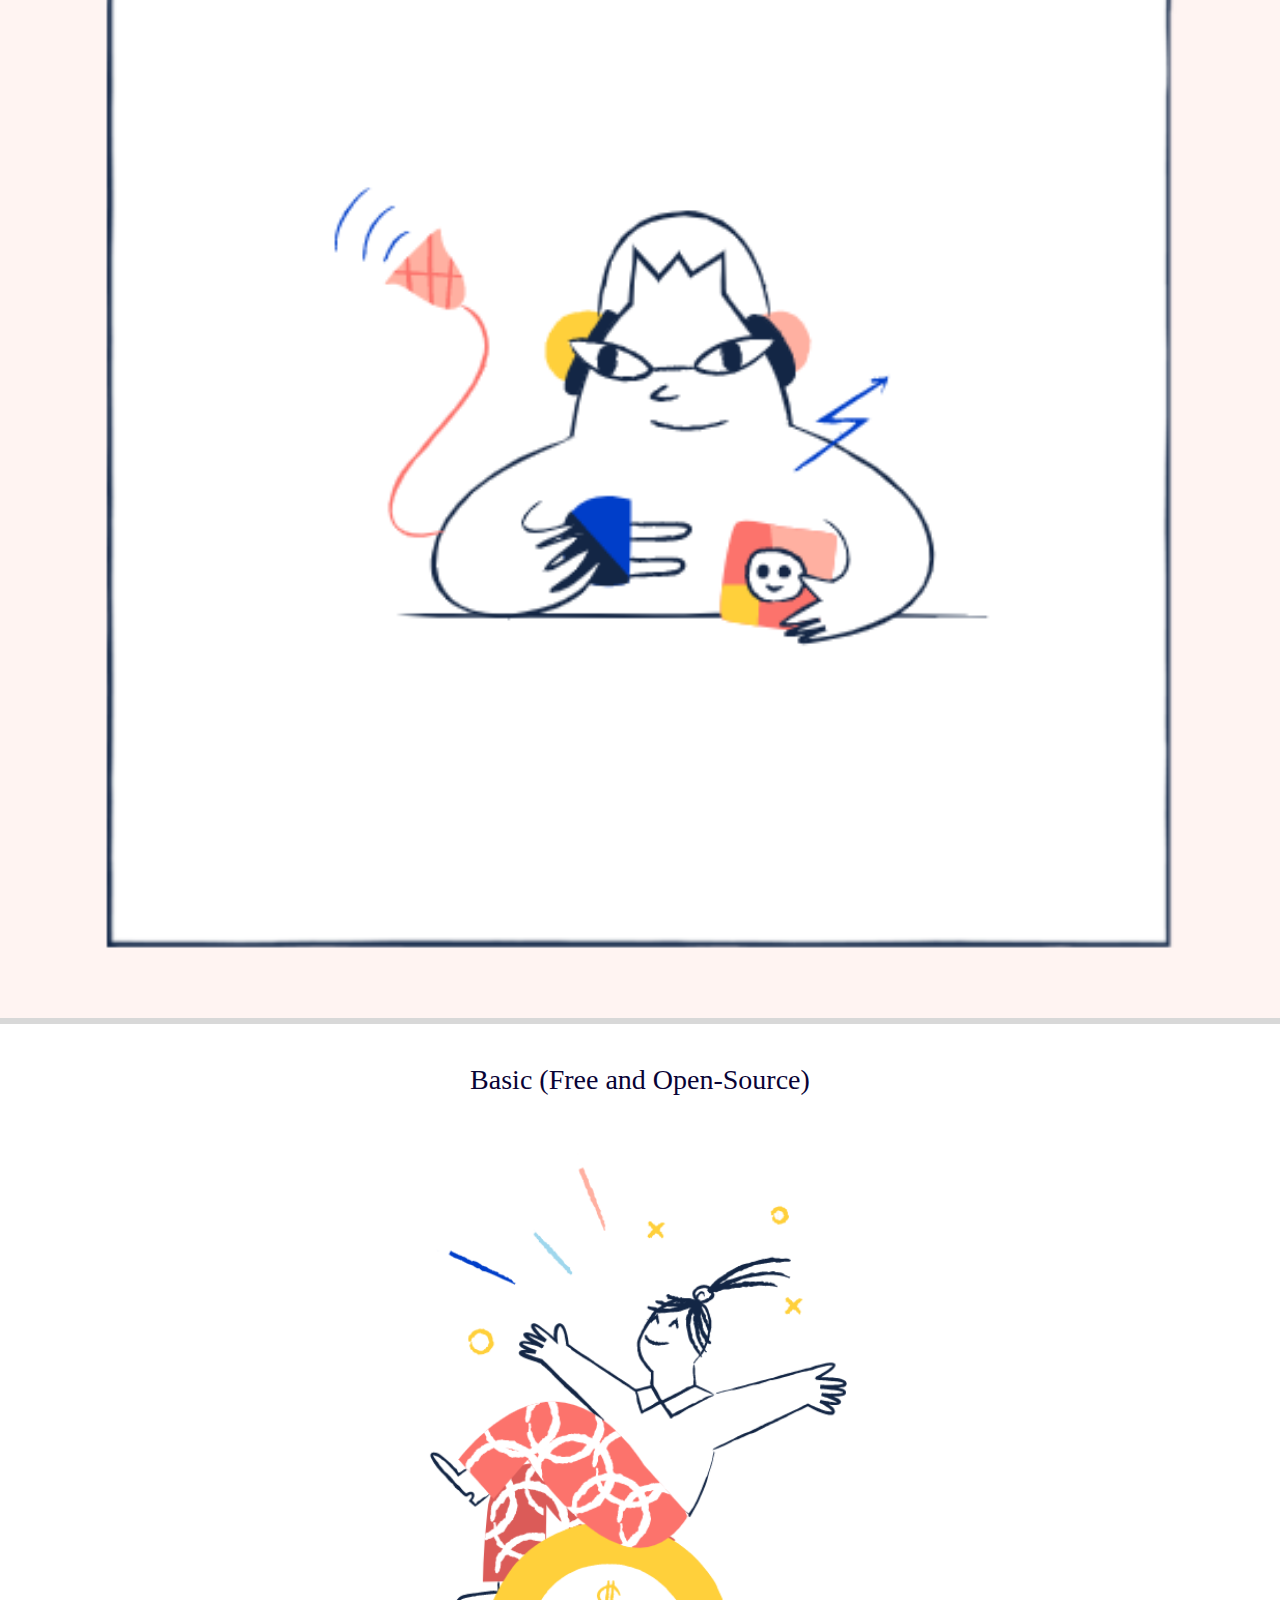
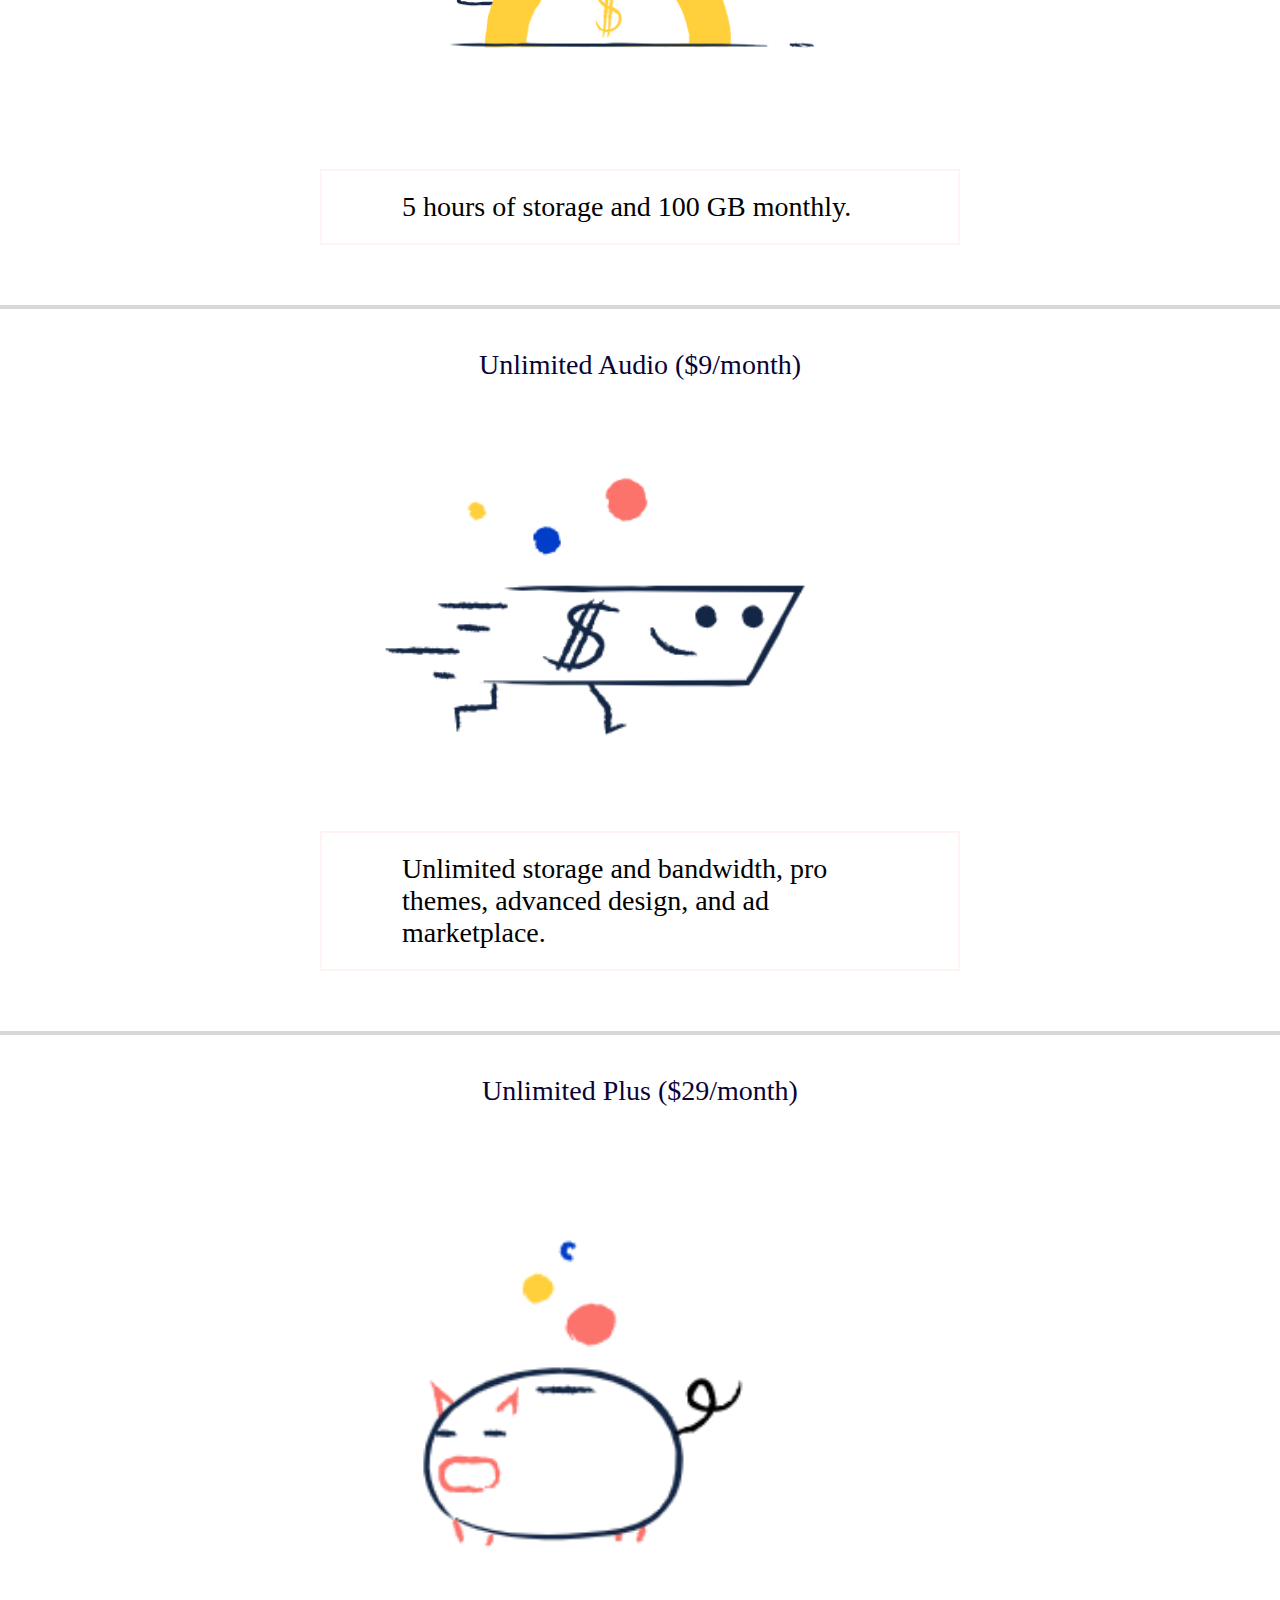
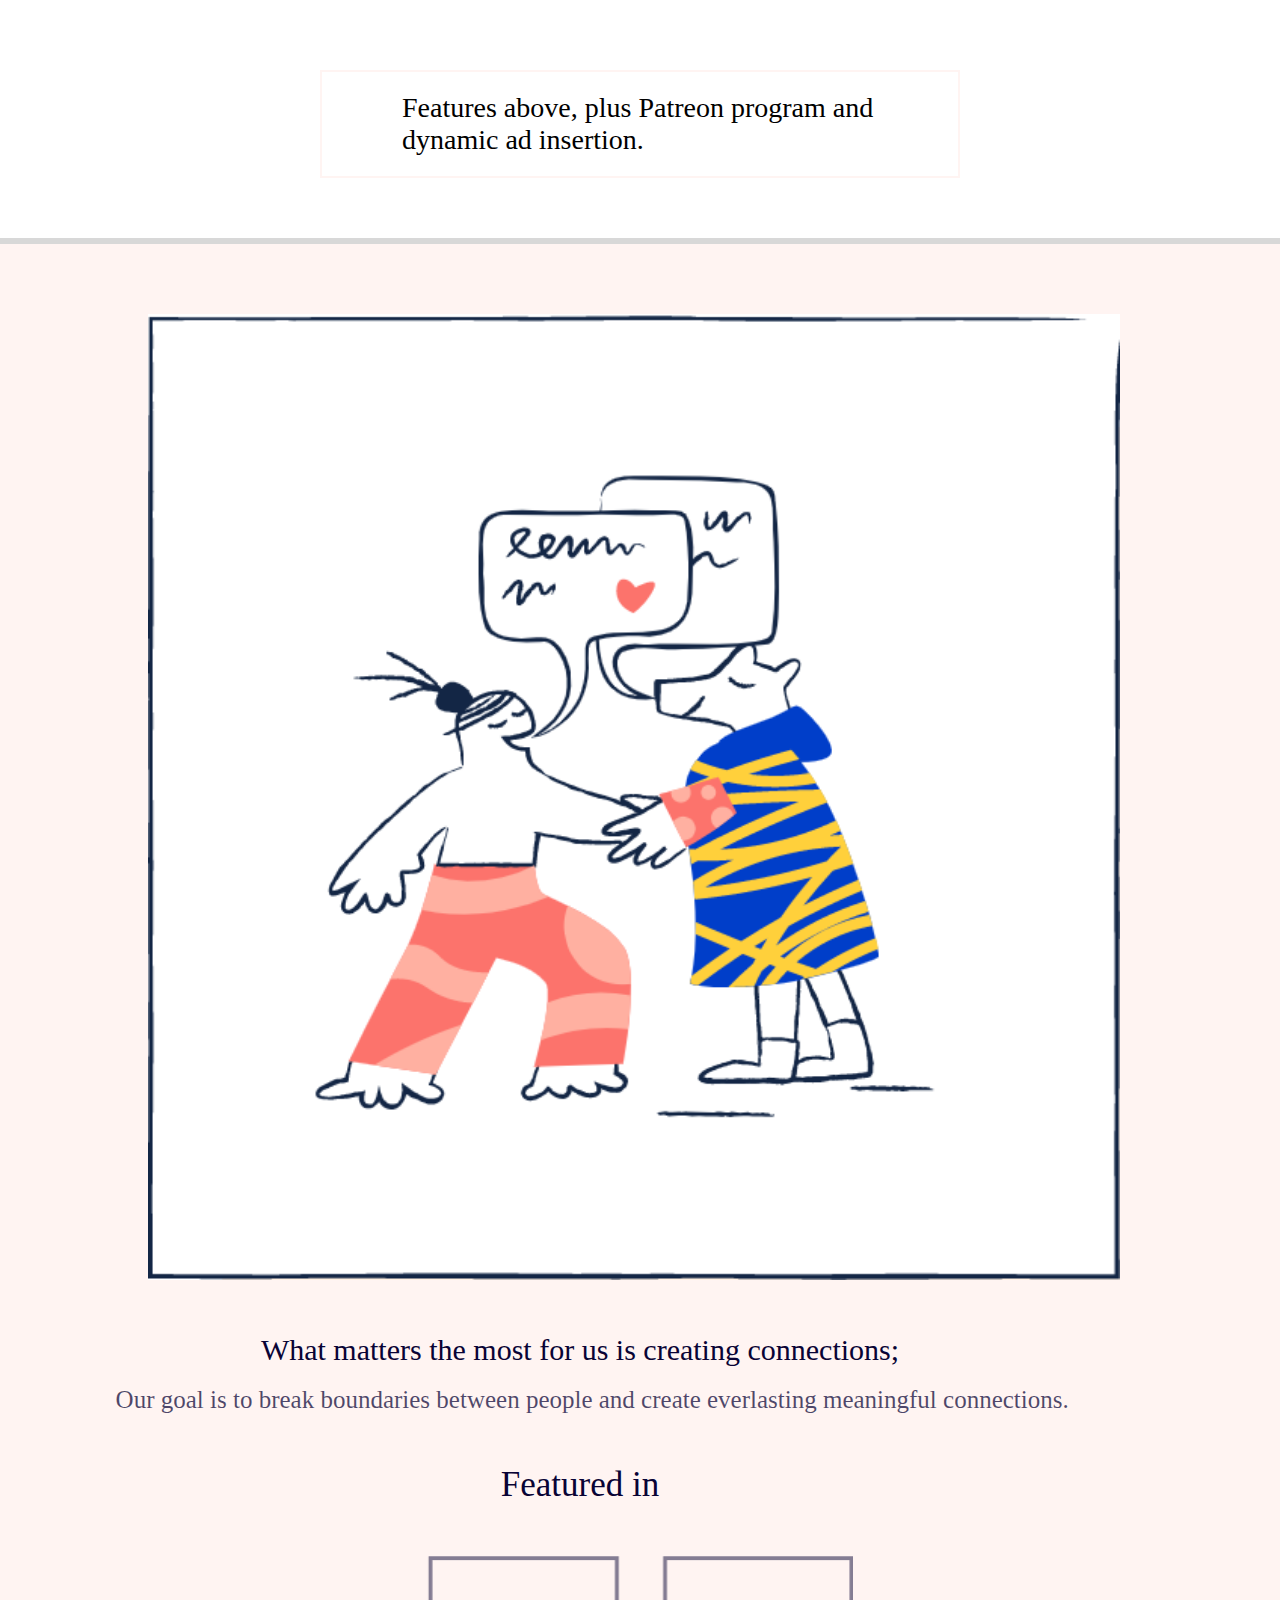
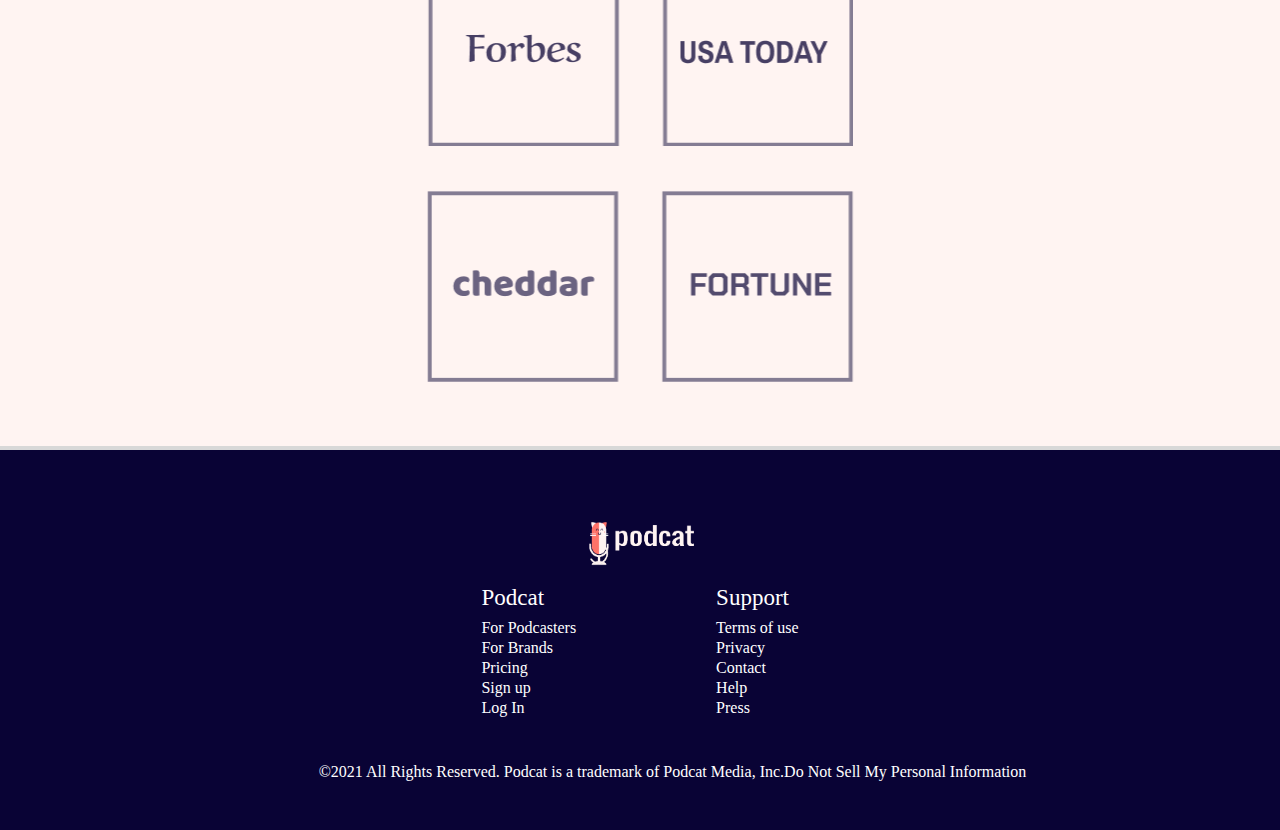
==== commit 9fcf4f64: "modification de dimantion mobile" ====
--- a/index.html
+++ b/index.html
@@ -7,16 +7,13 @@
 	<title>Podcat</title>
 </head>
 <body>
+
+    <!--navbar-->
     <nav>
         <div>
-        <img  id="logo" src="logo1.png" width="115px" height="110px">
-    </div>
-        <div >
-        <ul class="navlist">
-            <a href=""><li>Brands</li></a>
-            <a href=""><li>Podcasters</li></a>
-        </ul>
+            <img  id="logo" src="logo1.png" width="115px" height="110px">
         </div>
+        <!--nav button-->
         <form>
         <div class="button1">
             <input type="button" id="button1" value="Sign up">
@@ -24,52 +21,52 @@
         </form>
     </nav>
 
+    <!--header-->
     <header>
         <div class="image"><img src="header.png" width="90%" height="90%"></div>
             <p id="title1">Podcast Hosting Made Easy</p>
-            <p id="firstp">Easy and powerful tools, with free learning materials, and remarkable customer support.</p>
+            <p id="paragraphe1">Easy and powerful tools, with free learning materials, and remarkable customer support.</p>
             <input type="button" id="button3" value="Get started for free"><br>
-    </header>
+    </header><!--header end-->
 
     <main>
+
         <!-- FIRST SECTION : PRESENTATION -->
-
         <section id="presentation">
             <div class="presentation">
                 <div id="title2">One Click, Millions of Listeners;</div>
                 <div><p>Publishing and distributing an episode is easier than ever before. take your episode from post production to ears around the globe, nearly instantly. Use one-click publishing to distribute your episodes wherever your listeners are.</p></div>
-                <div> <img src="main.png" height="80%" width="70%"></div>
+                <div> <img src="main.png" height="90%" width="90%"></div>
             </div>
         </section>
 
         <!-- SECOND SECTION : PAYMENT -->
-
-            <section id="payment">
-                <div class="basic">
+        <section id="payment">
+            <div class="basic">
                 <div class="title3">Basic (Free and Open-Source)</div>
-                <img class="image3" src="basic.png" width="300px" height="250px">
-                <div id="box">
-                <p class="thirdp">5 hours of storage and 100 GB monthly.</p>
+                <img class="image3" src="basic.png" width="60%" height="60%">
+                <div class="box">
+                    <p class="thirdp">5 hours of storage and 100 GB monthly.</p>
                 </div>
             </div>
 
-                <div class="advanced">
+            <div class="advanced">
                 <div class="title3">Unlimited Audio ($9/month)</div>
-                <img class="image3" src="advanced.png" width="300px" height="250px">
+                <img class="image3" src="advanced.png" width="60%" height="60%">
                 <div class="box">
-                <p class="thirdp">Unlimited storage and bandwidth, pro themes, advanced design, and ad marketplace.</p>
-                
-            </div>
+                    <p class="thirdp">Unlimited storage and bandwidth, pro themes, advanced design, and ad marketplace.</p>  
+                </div>
             </div>
 
-<div class="pro">
-    <div class="title3">Unlimited Plus ($29/month)</div>
-    <img class="image3" src="pro.png" width="300px" height="250px">
-    <div class="box">
-    <p class="thirdp">Features above, plus Patreon program and dynamic ad insertion.</p>
-</div>
-</div>
-</section>
+            <div class="pro">
+                <div class="title3">Unlimited Plus ($29/month)</div>
+                <img class="image3" src="pro.png" width="60%" height="60%">
+                <div class="box">
+                    <p class="thirdp">Features above, plus Patreon program and dynamic ad insertion.</p>
+                </div>
+            </div>
+        </section>
+
         <!-- Article Section -->
         <section id="article">
             <div class="article">
@@ -79,46 +76,45 @@
                 <div id="title5">Featured in</div>
             </div>
 
-            <div id="featured">
-               <div> <img src="article1.png"></div>
-               <div id="fimg"> <img src="article2.png"></div>
+            <div class="feature_parent">
+                <div id="featured">
+                    <div> <img src="article1.png"></div>
+                    <div id="fimg"> <img src="article2.png"></div>
+                </div>
             </div>
+        </section>
 
-        </section>
-    </main>
+    </main><!--main end-->
 
     <!-- Footer section -->
-        <footer>
-            <img id="logo2" src="logo2.png" width="122px" height="52px">
-            <div class="list">
+    <footer>
+        <img id="logo2" src="logo2.png" width="122px" height="52px">
+        
+        <div class="list">
             <div>
                 <ul>
                     <li class="title4">Podcat</li>
-                    <ul>
-                        <li>For Podcasters</li>
-                        <li>For Brands</li>
-                        <li>Pricing</li>
-                        <li>Sign up</li>
-                        <li>Log In</li>
-                    </ul>
+                    <li>For Podcasters</li>
+                    <li>For Brands</li>
+                    <li>Pricing</li>
+                    <li>Sign up</li>
+                    <li>Log In</li> 
                 </ul>
             </div>
 
             <div >
                 <ul>
                     <li class="title4">Support</li>
-                    <ul>
-                        <li>Terms of use</li>
-                        <li>Privacy</li>
-                        <li>Contact</li>
-                        <li>Help</li>
-                        <li>Press</li>
-                    </ul>
+                    <li>Terms of use</li>
+                    <li>Privacy</li>
+                    <li>Contact</li>
+                    <li>Help</li>
+                    <li>Press</li>  
                 </ul>
             </div>
         </div>
-                <p class="fourthp">©2021 All Rights Reserved. Podcat is a trademark of Podcat Media, Inc.
-                Do Not Sell My Personal Information</p>
-         </footer>
+        <p class="fourthp">©2021 All Rights Reserved. Podcat is a trademark of Podcat Media, Inc.Do Not Sell My Personal Information</p>
+    </footer>
+
  </body>
 </html>--- a/style.css
+++ b/style.css
@@ -4,31 +4,41 @@
 	text-decoration: none;
 	list-style: none;
     box-sizing: border-box;
-
-}
+	
+}
+header{
+	width: 100%;
+}
+
 body {
 	font-family: arapey;
 }
-nav ul li {
-	display: none;
-}
+
 nav {
+	position: fixed ;
+    background-color:#FFF4F2 ;
+	z-index: 1;
 	display:flex;
-	justify-content: space-evenly;
-	column-gap: 2%;
-}
+	justify-content: space-between;
+	width: 100%;
+	margin: auto;
+}
+
 #logo {
-	padding-top: 5px;
-	padding-left: 15px;
-}
-
+	margin-left: 30px;
+	padding-top: 10px;
+	padding-left: 5px;
+}
+.button1 {
+	margin-top: 25px;
+}
 #button1 {
-	margin-top: 27%;
 	width: 100px;
 	padding: 12px;
     border: none;
 	color: white;
-	margin: 1%;
+	margin-top: 10px;
+	margin-right: 30px;
 	border-radius: 5%;
 	background-color: #FE7268;
 }
@@ -36,28 +46,42 @@
    background-color: #090335;
    color: white;
 }
+#button2 {
+	width: 85%;
+	padding: 12px;
+    border:  2px solid #C4C4C4;
+    margin: 1%;
+	background-color: white;
+	color: #C4C4C4;
+	border-radius: 5%;	
+}
+#button2:hover {
+   border-color: #FE7268;
+   color: #FE7268;
 }
 #title1 {
-	text-align: center;
 	font-family: Georgia,Arial,Helvetica,sans-serif;
     padding-left: 8%;
 	margin: 4%;
 	padding-top: 9%;
     color: #090335;
-	font-size:170% ;
-}
-#firstp{
+	font-size: 30px;
+	line-height: 40px;
+}
+#paragraphe1 {
 	font-family: Georgia,Arial,Helvetica,sans-serif;
-	font-size: 150%;
-	width: 80%;
+	font-size: 25px;
     padding-bottom: 5%;
+    width: 80%;
+	height: auto;
     padding-left: 12%;
     color: #09033598;
-
-}
+}
+
 .image	{
+	
 	padding-left: 9%;
-	padding-top: 15%;
+	padding-top: 30%;
 }
 
 #button3 {
@@ -80,8 +104,7 @@
     display: flex;
     justify-content: center;
     background-color:#FFF4F2 ;
-    width: 100vw;
-    height: auto;
+    width: 100%;
     border-top: 4px solid #D8D8D8;
     border-bottom: 4px solid #D8D8D8 ;
     padding: 70px  40px 60px;
@@ -107,45 +130,49 @@
 
 }
 .presentation img{
-   
+    width: 100%;
+    height: 100%;
+    margin-top: 60px;
 }
 #payment {
 	    font-family: Cambria, Cochin, Georgia, Times, 'Times New Roman', serif ;
 	    font-size: 28px;
 }
 .basic {
-	width: 100vw;
+	width: 100%;
     height: auto;
     border-top: 2px solid #D8D8D8;
-    order-bottom: 2px solid #D8D8D8 ;
-    margin-bottom: 20%;
+    border-bottom: 2px solid #D8D8D8 ;
 }
 
 .advanced {
-	width: 100vw;
+	width: 100%;
 	height: auto;
 	border-top: 2px solid #D8D8D8;
-    margin-bottom: 20%;
+    border-bottom: 2px solid #D8D8D8 ;
+	
 }
 
 .pro {
     width: 100%;
 	height: auto;
 	border-top: 2px solid #D8D8D8;
-    margin-bottom: 20%;
+    border-bottom: 2px solid #D8D8D8 ;
 }
 
 .title3 {
-	width: 100%;
-	margin-top: 5%;
 	color: #090335;
 	padding: 40px 30px 30px;
 	text-align: center;
 }
-
 .image3 {
-  width: 100%;
-  padding-left: 13%;
+	
+		display: block;
+		margin-left: auto;
+		margin-right: auto;
+		width: 50%;
+	  }
+
 }
 .thirdp {
   margin: auto;
@@ -154,24 +181,20 @@
   font-size: 25px;
   color: #09033598;
 }
-#box {
-	margin: auto;
-	width:280px ;
-    height:auto ;
-	border: 2px solid #FFF4F2;
-}
+
 .box {
 	margin: auto;
-    width:280px ;
-    height:auto ;
+    width:50% ;
+    height:auto;
+	padding: 20px 80px 20px 80px;
 	border: 2px solid #FFF4F2;
-	padding-left: 20px;
+	margin-bottom:60px;
+
 
 }
 
 #article{
-	height: auto;
-	width:100%;
+	width: 100%;
 	display: flex;
 	flex-direction: column;
     justify-content: center;
@@ -186,23 +209,26 @@
     color:#090335b7 ;
     font-family: Cambria, Cochin, Georgia, Times, 'Times New Roman', serif ;
     line-height: 40px;
+    margin-left: 7%;
 }
 
 #title4{
     font-size: 30px;
-    line-height: 40px;
+    line-height: 60px;
     font-family: Cambria, Cochin, Georgia, Times, 'Times New Roman', serif ;
     color: #090335;
     margin-top: 40px;
-    padding-bottom: 10%;
+	text-align: center ;
+	
 }
 
 .article img{
-    width: 100%;
-    
-    
-	
-}
+    width: 90%;
+    height: 100%;
+	display: block;
+	margin-left: 10%;
+}
+
 .article{
     width: 90%;
     font-family: Georgia,Arial,Helvetica,sans-serif;
@@ -219,27 +245,32 @@
 }
 
 #featured{
-   padding-left: 5%;
 	display: flex;
 	flex-direction: column;
 	justify-content: space-evenly;
 }
-#featured div img{
-	width: 100%;
-}
+.feature_parent{
+	display: flex;
+	align-items: center;
+	justify-content: center;
+}
+
 #fimg{
 	margin-top: 40px;
 }
 footer {
-	height: auto;
+	height: 380px;
 	width: 100%;
 	background-color: #090335;
 	font-family: Cambria, Cochin, Georgia, Times, 'Times New Roman', serif ;
 	color: white;
+	display: flex;
+	flex-direction: column;
+	justify-content: center;
+	align-items: center;
 }
 #logo2 {
 	margin-top: 20px;
-	margin-left: 137px;
 }
 .title4 {
 	font-size: 23px;
@@ -258,3 +289,6 @@
 	padding-left: 65px;
 }
 
+/*discktop*/
+
+@media (min-width:1000px)
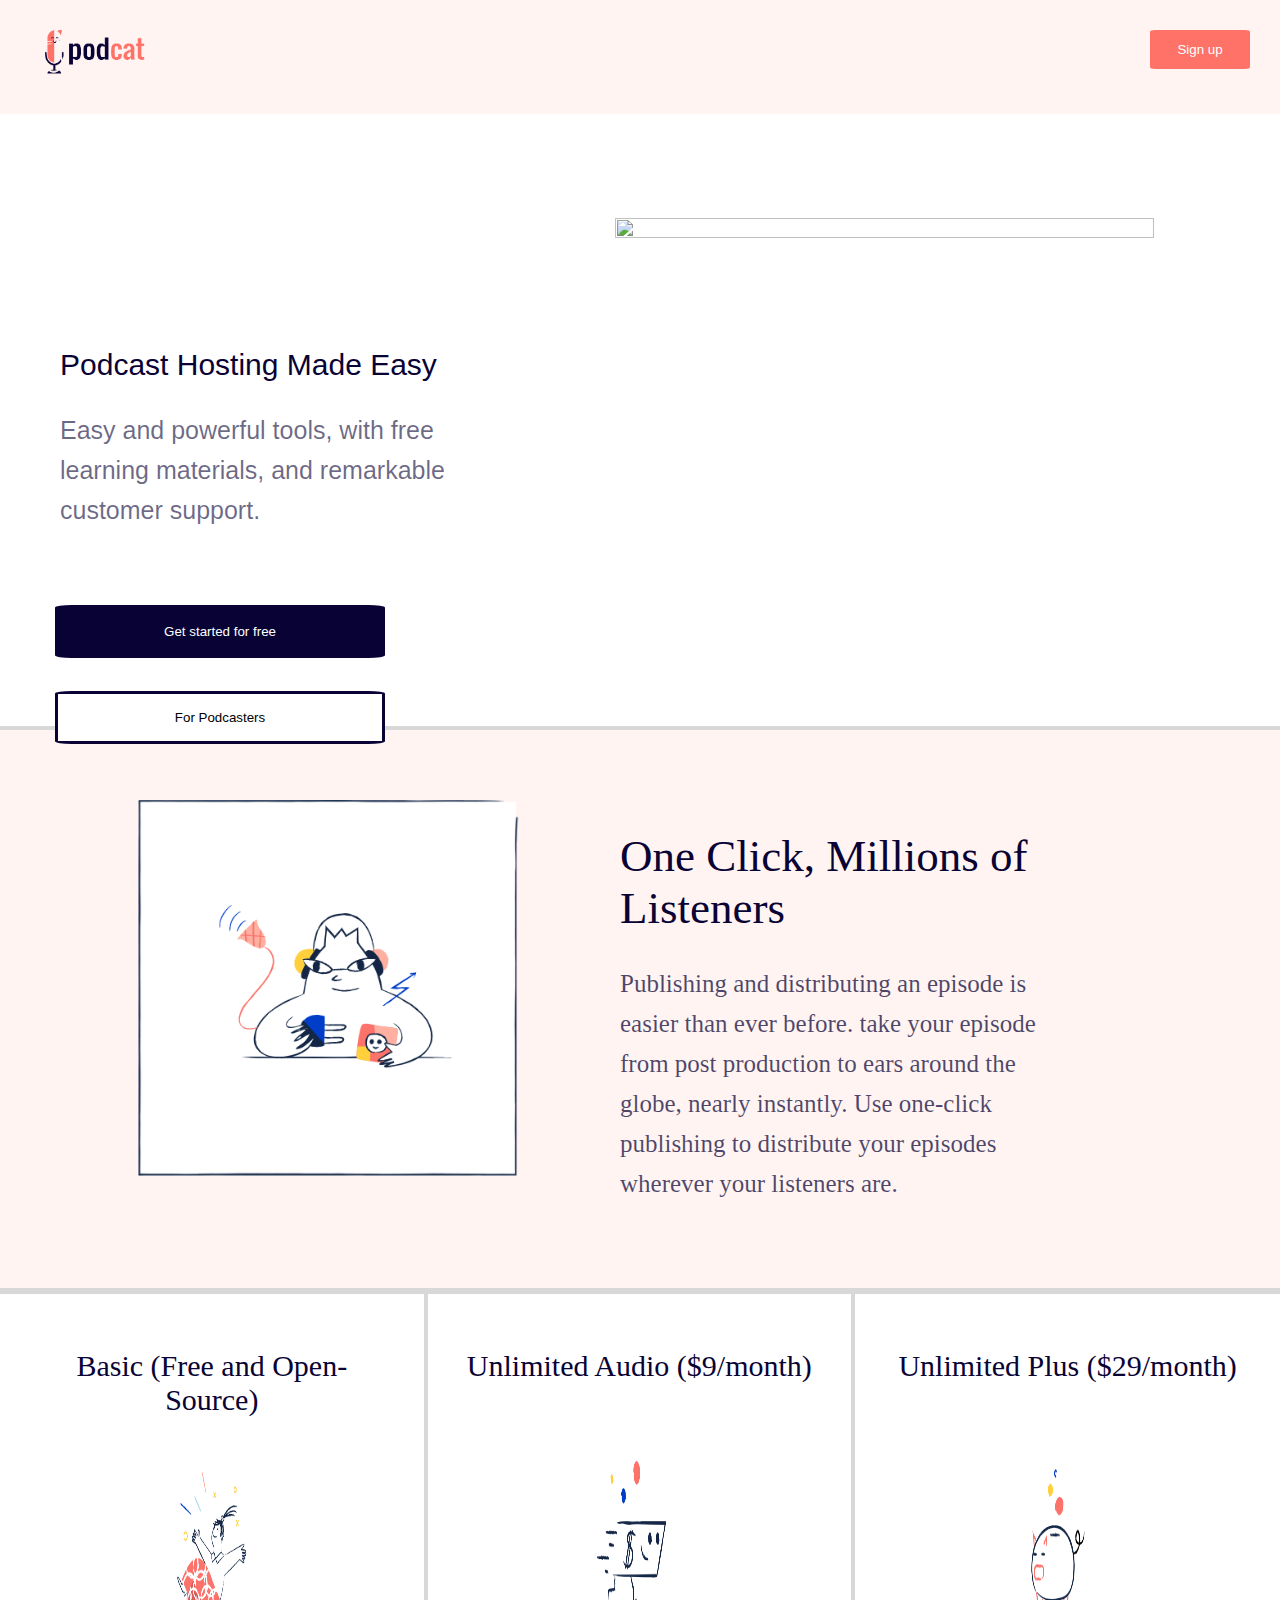
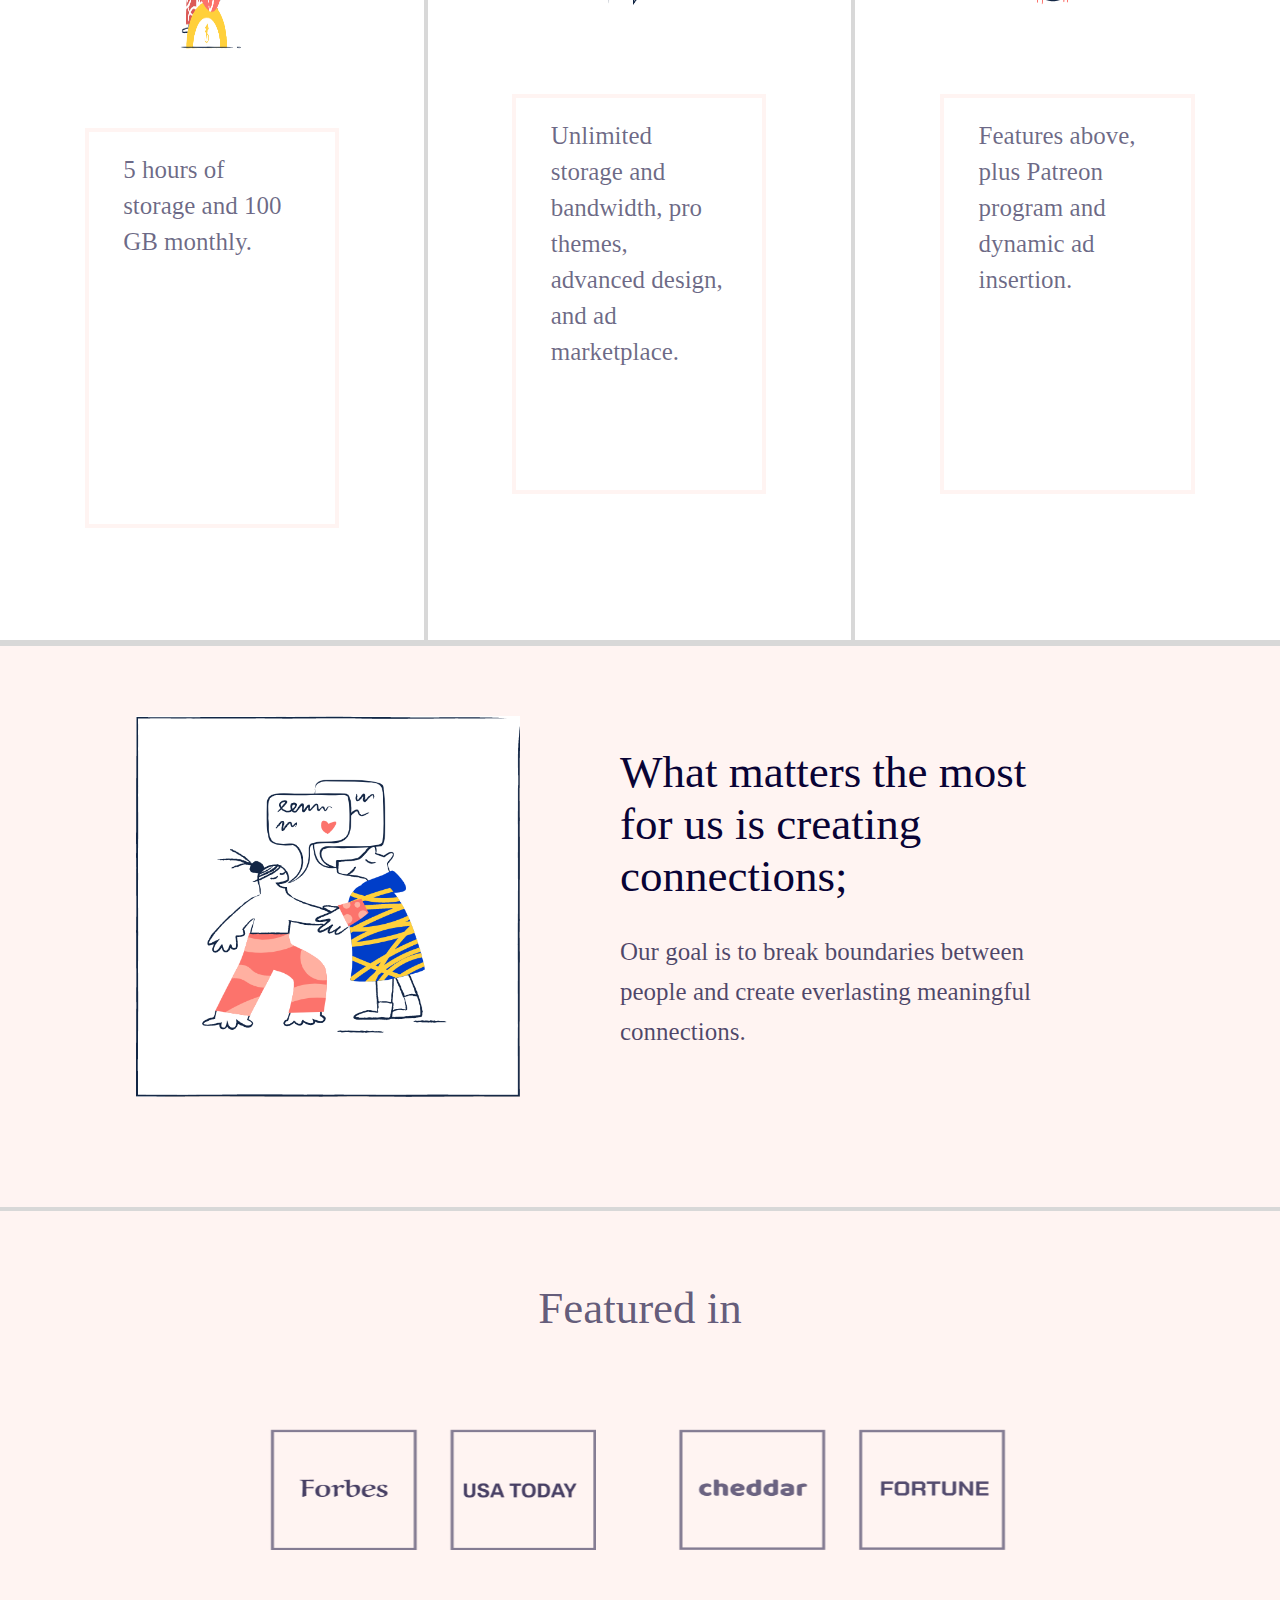
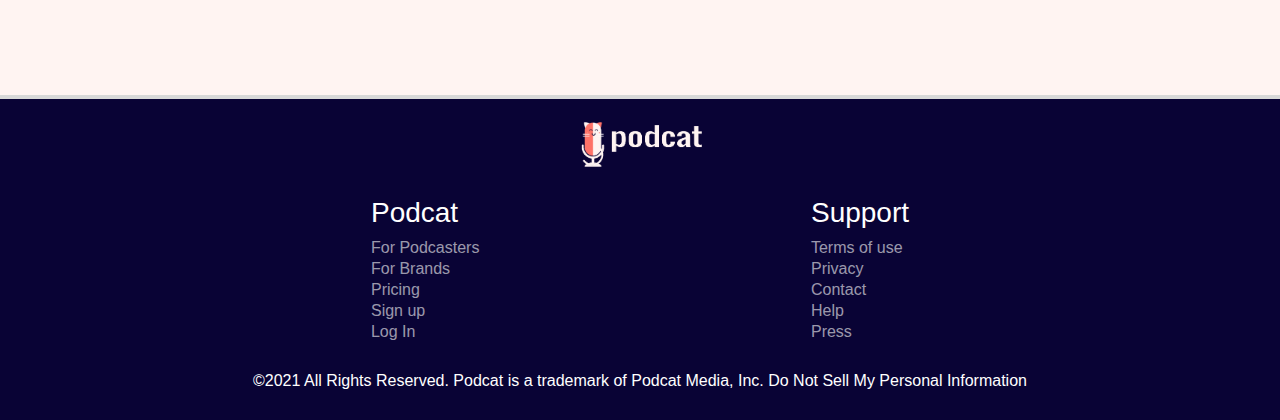
==== commit f02dd575: ":+1:" ====
--- a/index.html
+++ b/index.html
@@ -13,6 +13,10 @@
         <div>
             <img  id="logo" src="logo1.png" width="115px" height="110px">
         </div>
+        <ul>
+            <li></li>
+        </ul>
+
         <!--nav button-->
         <form>
         <div class="button1">
@@ -24,19 +28,26 @@
     <!--header-->
     <header>
         <div class="image"><img src="header.png" width="90%" height="90%"></div>
+        <div id="header">   
             <p id="title1">Podcast Hosting Made Easy</p>
             <p id="paragraphe1">Easy and powerful tools, with free learning materials, and remarkable customer support.</p>
-            <input type="button" id="button3" value="Get started for free"><br>
+            <a href="#payment">
+            <input type="button" id="button2" value="Get started for free"><br>
+        </a>
+            <input type="button" id="button3" value="For Podcasters"><br>
+        </div>
     </header><!--header end-->
 
-    <main>
+    <main>  
 
         <!-- FIRST SECTION : PRESENTATION -->
         <section id="presentation">
-            <div class="presentation">
-                <div id="title2">One Click, Millions of Listeners;</div>
-                <div><p>Publishing and distributing an episode is easier than ever before. take your episode from post production to ears around the globe, nearly instantly. Use one-click publishing to distribute your episodes wherever your listeners are.</p></div>
-                <div> <img src="main.png" height="90%" width="90%"></div>
+            <div class="section-img">
+                <img src="main.png">
+            </div>
+            <div class="section-text">
+                <div class="title">One Click, Millions of Listeners</div>
+                <p>Publishing and distributing an episode is easier than ever before. take your episode from post production to ears around the globe, nearly instantly. Use one-click publishing to distribute your episodes wherever your listeners are.</p>
             </div>
         </section>
 
@@ -46,7 +57,7 @@
                 <div class="title3">Basic (Free and Open-Source)</div>
                 <img class="image3" src="basic.png" width="60%" height="60%">
                 <div class="box">
-                    <p class="thirdp">5 hours of storage and 100 GB monthly.</p>
+                    <p class="paragraphe2">5 hours of storage and 100 GB monthly.</p>
                 </div>
             </div>
 
@@ -54,7 +65,7 @@
                 <div class="title3">Unlimited Audio ($9/month)</div>
                 <img class="image3" src="advanced.png" width="60%" height="60%">
                 <div class="box">
-                    <p class="thirdp">Unlimited storage and bandwidth, pro themes, advanced design, and ad marketplace.</p>  
+                    <p class="paragraphe2">Unlimited storage and bandwidth, pro themes, advanced design, and ad marketplace.</p>  
                 </div>
             </div>
 
@@ -62,26 +73,31 @@
                 <div class="title3">Unlimited Plus ($29/month)</div>
                 <img class="image3" src="pro.png" width="60%" height="60%">
                 <div class="box">
-                    <p class="thirdp">Features above, plus Patreon program and dynamic ad insertion.</p>
+                    <p class="paragraphe2">Features above, plus Patreon program and dynamic ad insertion.</p>
                 </div>
             </div>
         </section>
 
         <!-- Article Section -->
         <section id="article">
-            <div class="article">
-                <div> <img src="connections.png" width="80%" height="80%"></div>
-                <div id="title4">What matters the most for us is creating connections; </div>
-                <div><p>Our goal is to break boundaries between people and create everlasting meaningful connections.</p></div>
-                <div id="title5">Featured in</div>
+            <div class="section-img">
+                <img src="connections.png">
+            </div>
+            <div class="section-text">
+                <div class="title">What matters the most for us is creating connections;</div>
+                <p>Our goal is to break boundaries between people and create everlasting meaningful connections.</p>
+            </div>
+        </section>
+
+        <!-- Featured Section -->
+        <section id="featured">
+
+            <div id="title5">Featured in</div>
+            <div id="featured_img">
+                    <div> <img src="article1.png" width="80%" height="80%"></div> 
+                    <div id="fimg"> <img src="article2.png" width="80%" height="80%"></div>
             </div>
 
-            <div class="feature_parent">
-                <div id="featured">
-                    <div> <img src="article1.png"></div>
-                    <div id="fimg"> <img src="article2.png"></div>
-                </div>
-            </div>
         </section>
 
     </main><!--main end-->
@@ -91,9 +107,9 @@
         <img id="logo2" src="logo2.png" width="122px" height="52px">
         
         <div class="list">
-            <div>
+            <div class="list1">
                 <ul>
-                    <li class="title4">Podcat</li>
+                    <li class="title6">Podcat</li>
                     <li>For Podcasters</li>
                     <li>For Brands</li>
                     <li>Pricing</li>
@@ -104,7 +120,7 @@
 
             <div >
                 <ul>
-                    <li class="title4">Support</li>
+                    <li class="title6">Support</li>
                     <li>Terms of use</li>
                     <li>Privacy</li>
                     <li>Contact</li>
@@ -113,7 +129,7 @@
                 </ul>
             </div>
         </div>
-        <p class="fourthp">©2021 All Rights Reserved. Podcat is a trademark of Podcat Media, Inc.Do Not Sell My Personal Information</p>
+        <p class="paragraphe3">©2021 All Rights Reserved. Podcat is a trademark of Podcat Media, Inc. Do Not Sell My Personal Information</p>
     </footer>
 
  </body>
--- a/style.css
+++ b/style.css
@@ -1,4 +1,4 @@
- *{
+*{
 	padding: 0;
 	margin: 0;
 	text-decoration: none;
@@ -29,36 +29,34 @@
 	padding-top: 10px;
 	padding-left: 5px;
 }
-.button1 {
-	margin-top: 25px;
-}
+
 #button1 {
 	width: 100px;
 	padding: 12px;
     border: none;
 	color: white;
-	margin-top: 10px;
+	margin-top: 30px;
 	margin-right: 30px;
 	border-radius: 5%;
 	background-color: #FE7268;
 }
+
 #button1:hover {
    background-color: #090335;
    color: white;
 }
-#button2 {
-	width: 85%;
-	padding: 12px;
-    border:  2px solid #C4C4C4;
-    margin: 1%;
-	background-color: white;
-	color: #C4C4C4;
-	border-radius: 5%;	
-}
-#button2:hover {
-   border-color: #FE7268;
-   color: #FE7268;
-}
+
+head{
+	display: flex;
+	flex-wrap: wrap;
+	justify-content: space-evenly;
+}
+
+.image	{
+	padding-left: 9%;
+	padding-top: 30%;
+}
+
 #title1 {
 	font-family: Georgia,Arial,Helvetica,sans-serif;
     padding-left: 8%;
@@ -68,6 +66,11 @@
 	font-size: 30px;
 	line-height: 40px;
 }
+
+#header{
+	height: auto;
+}
+
 #paragraphe1 {
 	font-family: Georgia,Arial,Helvetica,sans-serif;
 	font-size: 25px;
@@ -78,30 +81,43 @@
     color: #09033598;
 }
 
-.image	{
-	
-	padding-left: 9%;
-	padding-top: 30%;
-}
-
-#button3 {
+#button2 {
 	width: 80%;
 	padding: 16px 12px;
-    border: none;
+    border:3px solid #090335 ;
 	color: white;
 	margin: 2%;
 	border-radius: 5%;
 	background-color: #090335;
 	margin: 10%;
 }
+
+#button2:hover {
+	color: white;
+	border:3px solid #FE7268 ;
+	background-color: #FE7268;
+}
+
+#button3 {
+	width: 80%;
+	padding: 16px 12px;
+    border:3px solid #090335 ;
+	color: 090335;
+	margin: 2%;
+	border-radius: 5%;
+	background-color: rgb(255, 255, 255);
+	margin:0 10% 10%;
+}
+
 #button3:hover {
-	color: white;
-	background-color: #FE7268;
-}
-
-
-#presentation{
+	color:#FE7268;
+    border:3px solid #FE7268 ;
+
+}
+
+#presentation, #article{
     display: flex;
+	flex-direction: column;
     justify-content: center;
     background-color:#FFF4F2 ;
     width: 100%;
@@ -109,35 +125,31 @@
     border-bottom: 4px solid #D8D8D8 ;
     padding: 70px  40px 60px;
 }
-.presentation{
-    width: 90%;
-    font-family: Georgia,Arial,Helvetica,sans-serif;
-}
-
-.presentation p{
-    font-size: 25px;
-    color:#090335b7 ;
-    font-family: Cambria, Cochin, Georgia, Times, 'Times New Roman', serif ;
-    line-height: 40px;
-}
-
-#title2{
-    font-size: 30px;
-    line-height: 40px;
+
+.section-img img {
+	width: 100%;
+	margin-bottom: 50px;
+}
+
+.section-text p{
+	font-size: 25px;
+	color:#090335b7 ;
+	font-family: Cambria, Cochin, Georgia, Times, 'Times New Roman', serif ;
+	line-height: 40px;
+}
+
+.title{
+    font-size: 45px;
     font-family: Cambria, Cochin, Georgia, Times, 'Times New Roman', serif ;
     color: #090335;
-    padding-bottom: 10%;
-
-}
-.presentation img{
-    width: 100%;
-    height: 100%;
-    margin-top: 60px;
-}
+	margin-bottom: 30px;
+}
+
 #payment {
 	    font-family: Cambria, Cochin, Georgia, Times, 'Times New Roman', serif ;
 	    font-size: 28px;
 }
+
 .basic {
 	width: 100%;
     height: auto;
@@ -149,8 +161,7 @@
 	width: 100%;
 	height: auto;
 	border-top: 2px solid #D8D8D8;
-    border-bottom: 2px solid #D8D8D8 ;
-	
+    border-bottom: 2px solid #D8D8D8 ;	
 }
 
 .pro {
@@ -166,32 +177,35 @@
 	text-align: center;
 }
 .image3 {
-	
-		display: block;
-		margin-left: auto;
-		margin-right: auto;
-		width: 50%;
-	  }
-
-}
-.thirdp {
-  margin: auto;
-  width: 60%;
-  line-height: 28px;	
-  font-size: 25px;
-  color: #09033598;
+
+	display: block;
+	margin-left: auto;
+	margin-right: auto;
+	width: 50%;
+  }
+
+
+.paragraphe2 {
+	margin: auto;
+	width: 100%;
+	line-height: 23px;
+	font-size: 22px;
+	color: #09033598;
 }
 
 .box {
 	margin: auto;
-    width:50% ;
-    height:auto;
-	padding: 20px 80px 20px 80px;
+	width:60% ;
+	height:auto;
+	padding: 30px;
 	border: 2px solid #FFF4F2;
 	margin-bottom:60px;
-
-
-}
+}
+
+ .box:hover {
+	background-color:#ffb0a1;
+	border-color:#fe7268 ;
+ }
 
 #article{
 	width: 100%;
@@ -199,34 +213,30 @@
 	flex-direction: column;
     justify-content: center;
 	background:#FFF4F2;
-    border-top: 4px solid #D8D8D8;
-    border-bottom: 4px solid #D8D8D8 ;
     padding: 70px  40px 60px; 
-
-}
+}
+
 .article p{
     font-size: 25px;
     color:#090335b7 ;
     font-family: Cambria, Cochin, Georgia, Times, 'Times New Roman', serif ;
-    line-height: 40px;
-    margin-left: 7%;
+    line-height: 40px; 
+	text-align: left;
 }
 
 #title4{
     font-size: 30px;
-    line-height: 60px;
+    line-height: 40px;
     font-family: Cambria, Cochin, Georgia, Times, 'Times New Roman', serif ;
     color: #090335;
     margin-top: 40px;
-	text-align: center ;
-	
+	text-align: left ;
 }
 
 .article img{
-    width: 90%;
+	width: 100%;
     height: 100%;
-	display: block;
-	margin-left: 10%;
+    margin-left: 5%;
 }
 
 .article{
@@ -235,12 +245,12 @@
 } 
 
 #title5{
-	font-size: 35px;
+	font-size: 45px;
     line-height: 40px;
     font-family: Cambria, Cochin, Georgia, Times, 'Times New Roman', serif ;
-    color: #090335;
+    color: #090335a4;
 	text-align: center;
-    margin-top: 45px;
+    margin-top: 6%;
     padding-bottom: 50px;
 }
 
@@ -248,16 +258,19 @@
 	display: flex;
 	flex-direction: column;
 	justify-content: space-evenly;
-}
-.feature_parent{
-	display: flex;
-	align-items: center;
-	justify-content: center;
+	background: #FFF4F2;
+	border-bottom: 4px solid #D8D8D8 ;
+}
+
+#featured_img{
+	margin-left: 17%;
+	margin-bottom: 5%;
 }
 
 #fimg{
 	margin-top: 40px;
 }
+
 footer {
 	height: 380px;
 	width: 100%;
@@ -269,26 +282,198 @@
 	justify-content: center;
 	align-items: center;
 }
+
 #logo2 {
 	margin-top: 20px;
 }
-.title4 {
+
+.title6 {
 	font-size: 23px;
 	margin: 17px 0 10px;
 }
+
 .list {
 	display: flex;
 	justify-content: center;
 	column-gap: 140px;
-	line-height: 20px;
-}
-.fourthp {
-	width: 80%;
-	margin-top: 45px;
-	text-align: center;
-	padding-left: 65px;
-}
-
-/*discktop*/
-
-@media (min-width:1000px)
+	line-height: 25px;
+}
+
+.paragraphe3{
+	text-align: left;
+	margin: 10% 5%;
+	color: #a3a2a2;
+}
+
+.paragraphe3:hover{
+	color: #ffffff;
+}
+
+/*desktop*/
+@media (min-width:800px){
+     
+	header{
+		display: flex;
+		flex-direction: row-reverse;
+        justify-content: space-evenly;
+		width: calc(50%-5%);
+		
+	}
+
+	#title1 {
+		font-family: Georgia,Arial,Helvetica,sans-serif;
+		margin-top: 38%;
+		padding-left: 8%;
+		padding-top: 30%;
+		color: #090335;
+		font-size: 30px;
+		line-height: 50px;	
+	}
+
+	#paragraphe1 {
+		width: 90%;
+		line-height: 40px;
+		}
+
+	.image {
+		margin: 5% 0;
+		padding-left: 9%;
+		padding-top: 12%;
+		box-sizing: inherit;
+		height: 110%;
+		width: 110%;	
+	}
+
+	#button2{
+		width: 66%;
+        margin: 10% 11%;
+	}
+
+	#button3{
+		width: 66%;
+        margin: -13% 11%;
+	}
+
+	#presentation, #article{
+		flex-direction: row;
+		justify-content: space-around;
+	}
+
+	.section-text {
+		width: 60%;
+	}
+
+	.section-img {
+		width: 40%;
+	}
+
+	.section-text {
+		padding-left: 100px;
+		padding-right: 160px;
+		margin-top: 30px;
+	}
+	
+	.section-img img{
+		width: 80%;	
+		float: right;
+	} 
+	
+	.article{
+		display: flex;
+		flex-direction: row-reverse;
+		justify-content: space-evenly;
+	}
+
+	.article img{
+		margin-left: 30%;
+		width: 110%;
+        height: 100%;
+        padding-right: 10%;
+    }
+
+	#payment {
+        height: 950px;
+        display: flex;
+        justify-content: space-evenly;
+
+    }
+
+    .title3{
+        font-size: 30px;
+        margin: 15px 0 10px;
+    }
+
+    .paragraphe2 {
+        width: 86%;
+        font-size: 25px;
+        line-height: 36px;
+    }
+
+    .box {
+        margin-top: 35px;
+        width:60% ;
+        height:400px;
+        padding: 20px 20px;
+        border: 4px solid #FFF4F2;
+    }
+
+    .basic {
+        border-right: 4px solid #D8D8D8 ;
+    }
+
+    .advanced {
+        border-right: 4px solid #D8D8D8 ;
+    }
+
+    .image3 {
+           height: 25%; 
+           width: 25%;
+	}
+
+	#featured_img{
+		display: flex;
+		flex-direction: row;
+	    justify-content: center;
+		padding: 4%;
+		padding-right: 15%;
+	}
+
+	#fimg{
+		margin: 0;
+	}
+
+	footer{
+		height: auto;
+		font-family: 'Varela Round', sans-serif;
+		display: flex;
+		color: rgba(255, 255, 255, 0.6);
+	}
+	#logo2 {
+		margin: 20px 0 10px;
+		height: 10%;
+		width: 11%;
+	}
+	.title6 {
+		font-size: 28px;
+		margin: 20px 0 15px;
+		color: white;
+	}
+	.list {
+		display: flex;
+		justify-content: center;
+		line-height: 130%;
+ 
+	}
+	.list1{
+		width: 300px;
+	}
+   .paragraphe3 {
+	   
+	   margin: 30px;
+	   color: white;
+   }
+	}
+
+
+
+
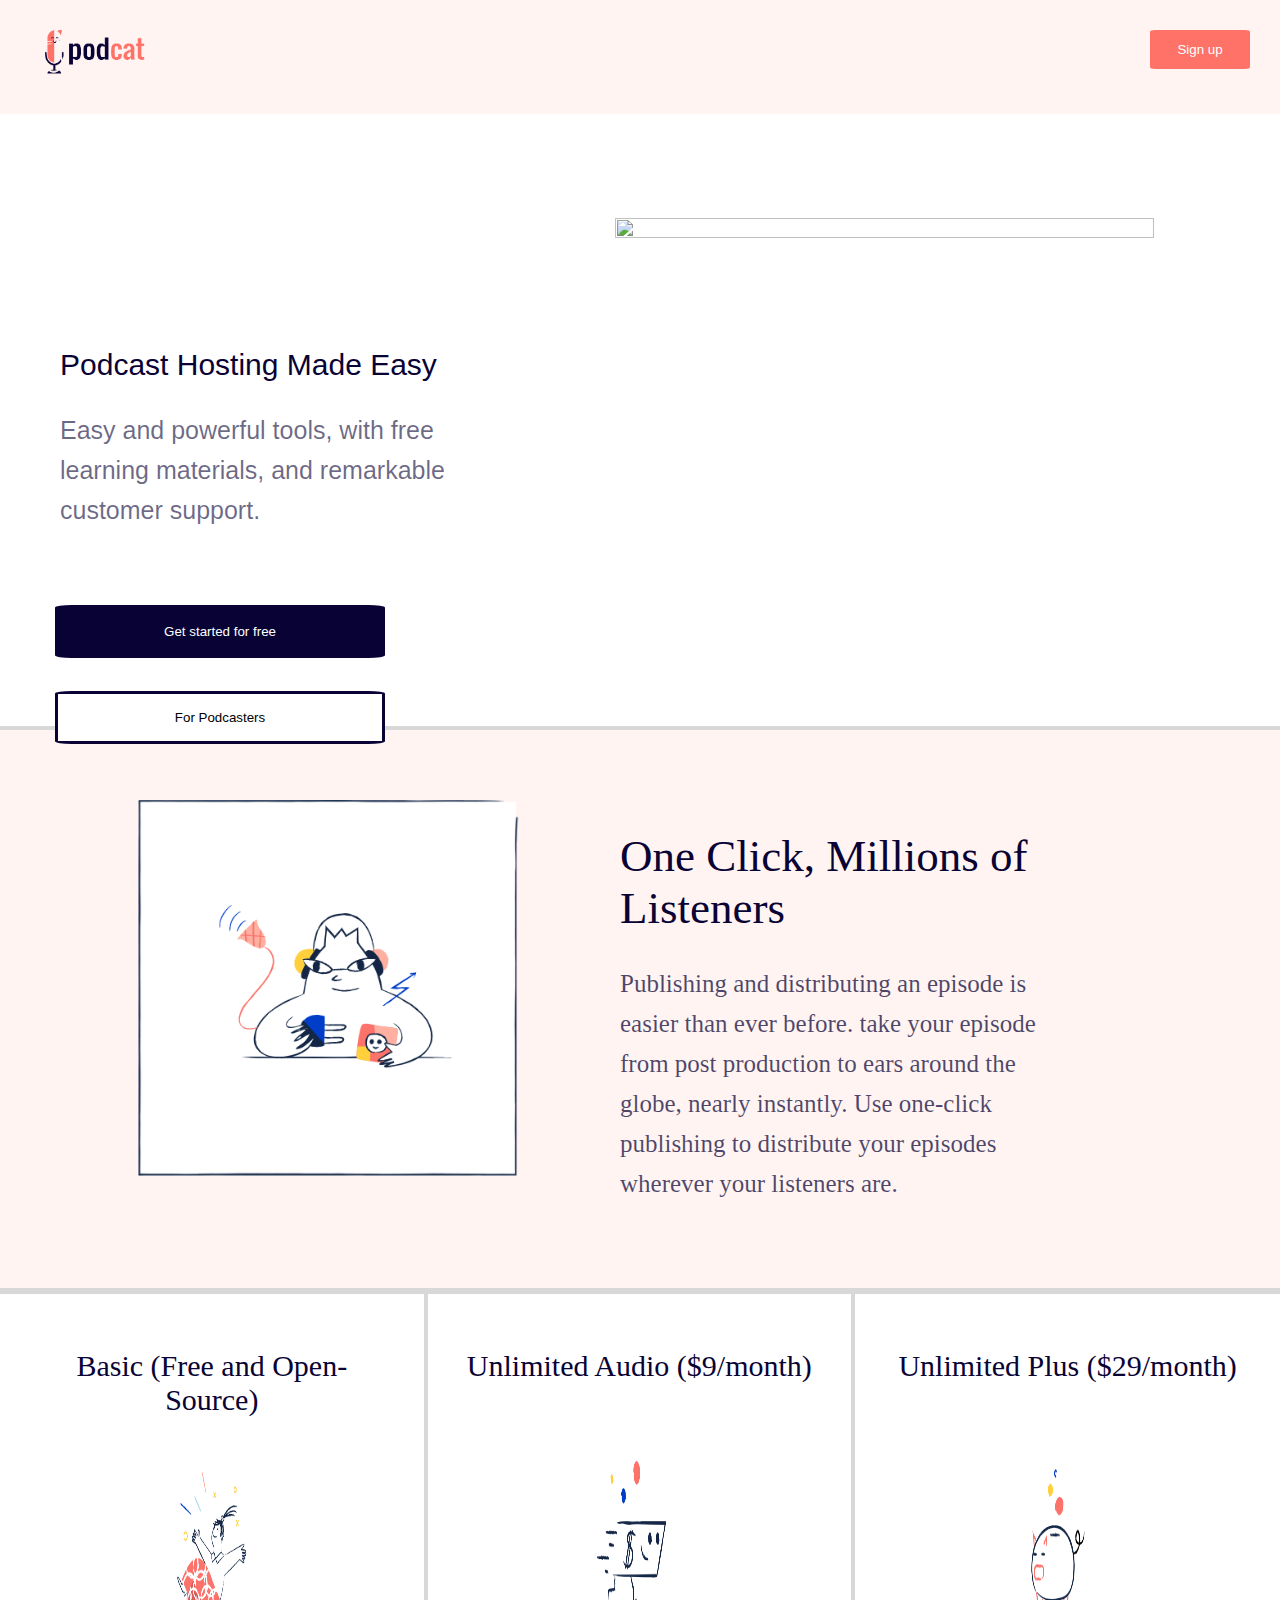
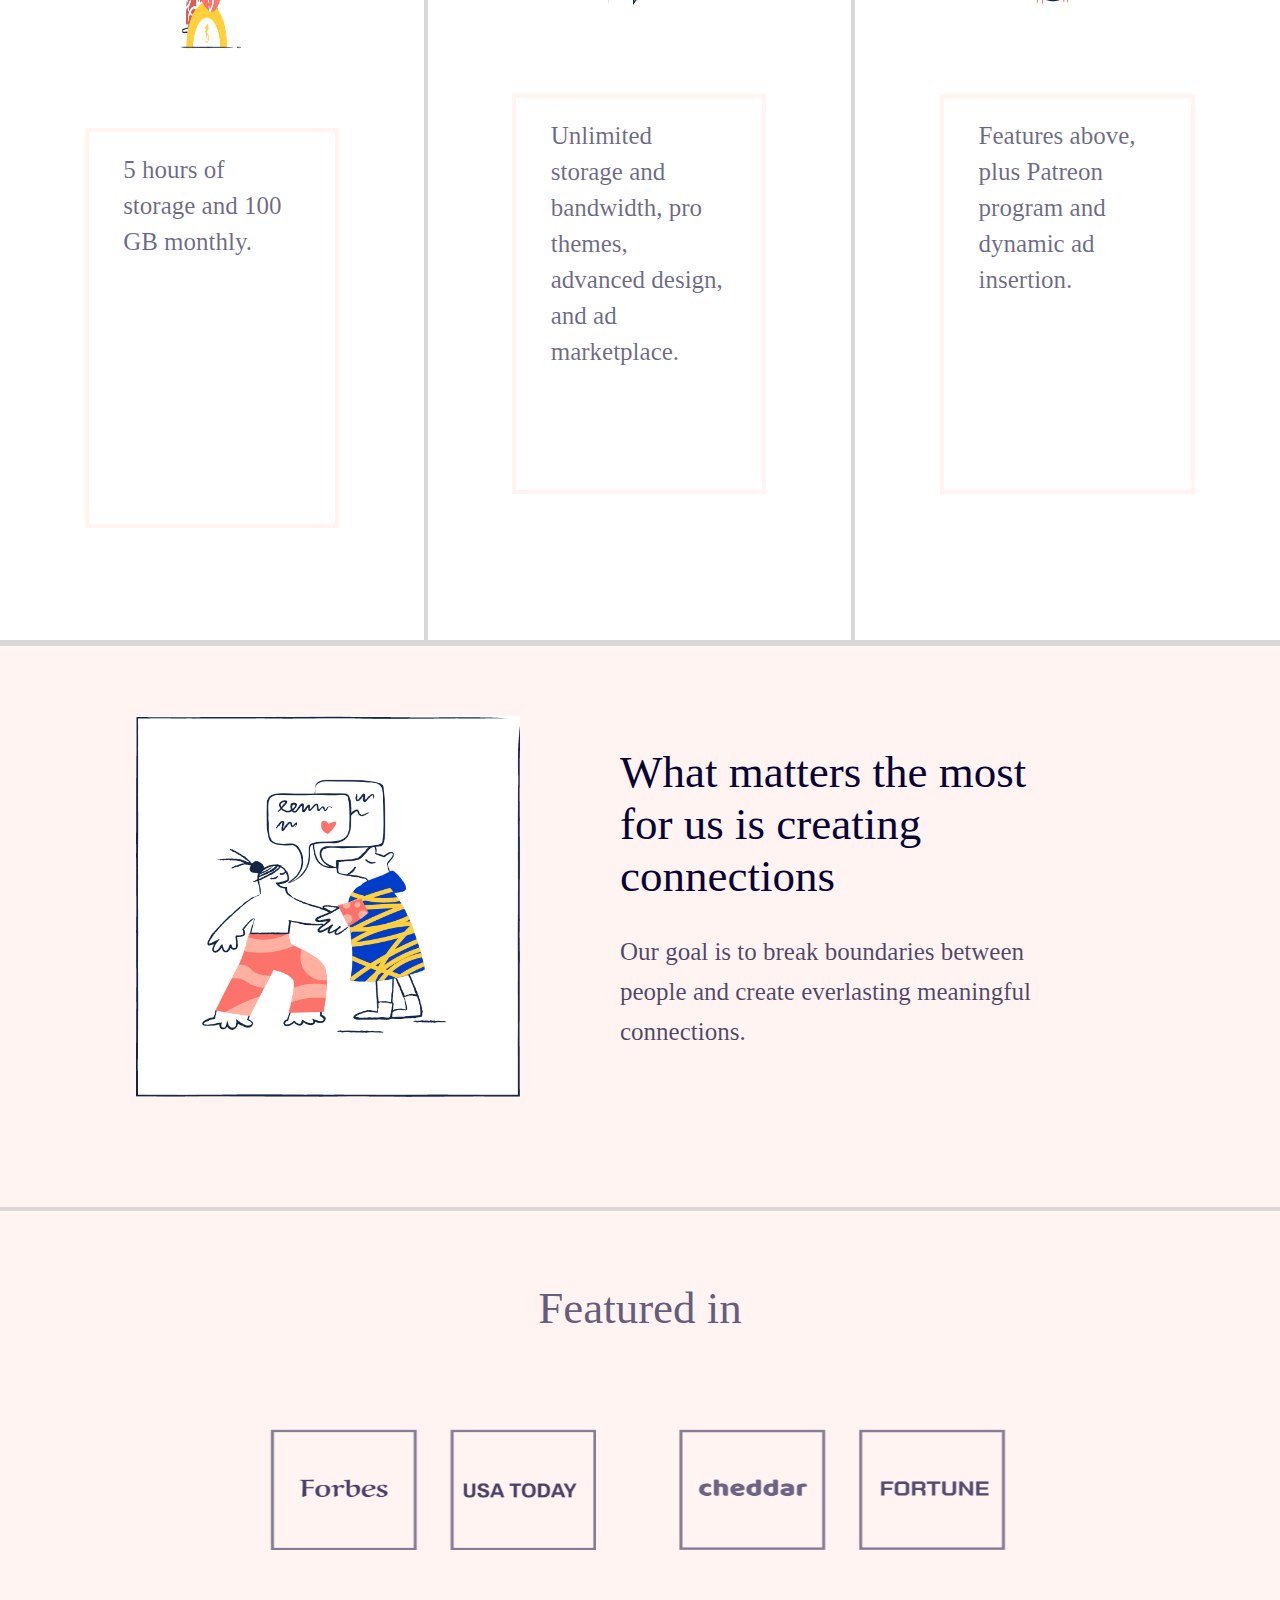
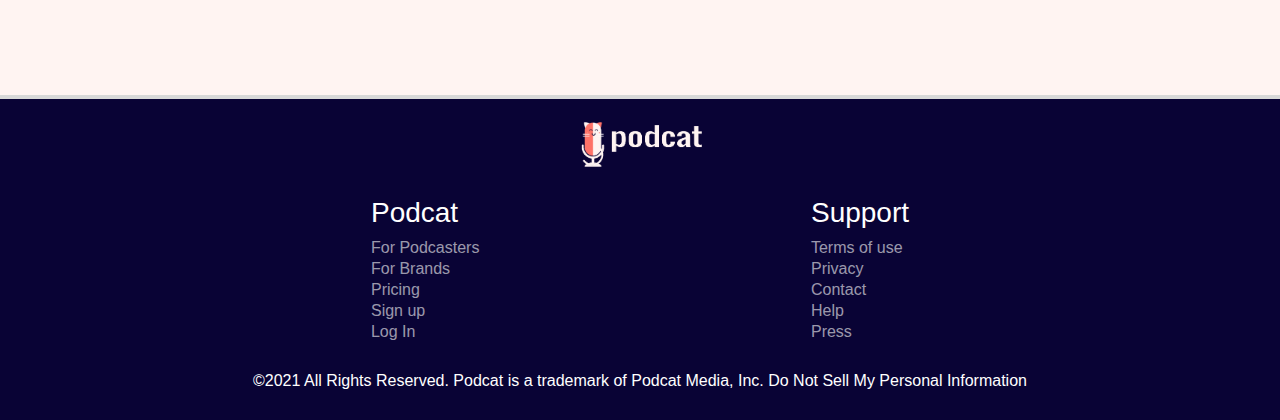
==== commit af2e27a0: "Update index.html" ====
--- a/index.html
+++ b/index.html
@@ -84,7 +84,7 @@
                 <img src="connections.png">
             </div>
             <div class="section-text">
-                <div class="title">What matters the most for us is creating connections;</div>
+                <div class="title">What matters the most for us is creating connections</div>
                 <p>Our goal is to break boundaries between people and create everlasting meaningful connections.</p>
             </div>
         </section>
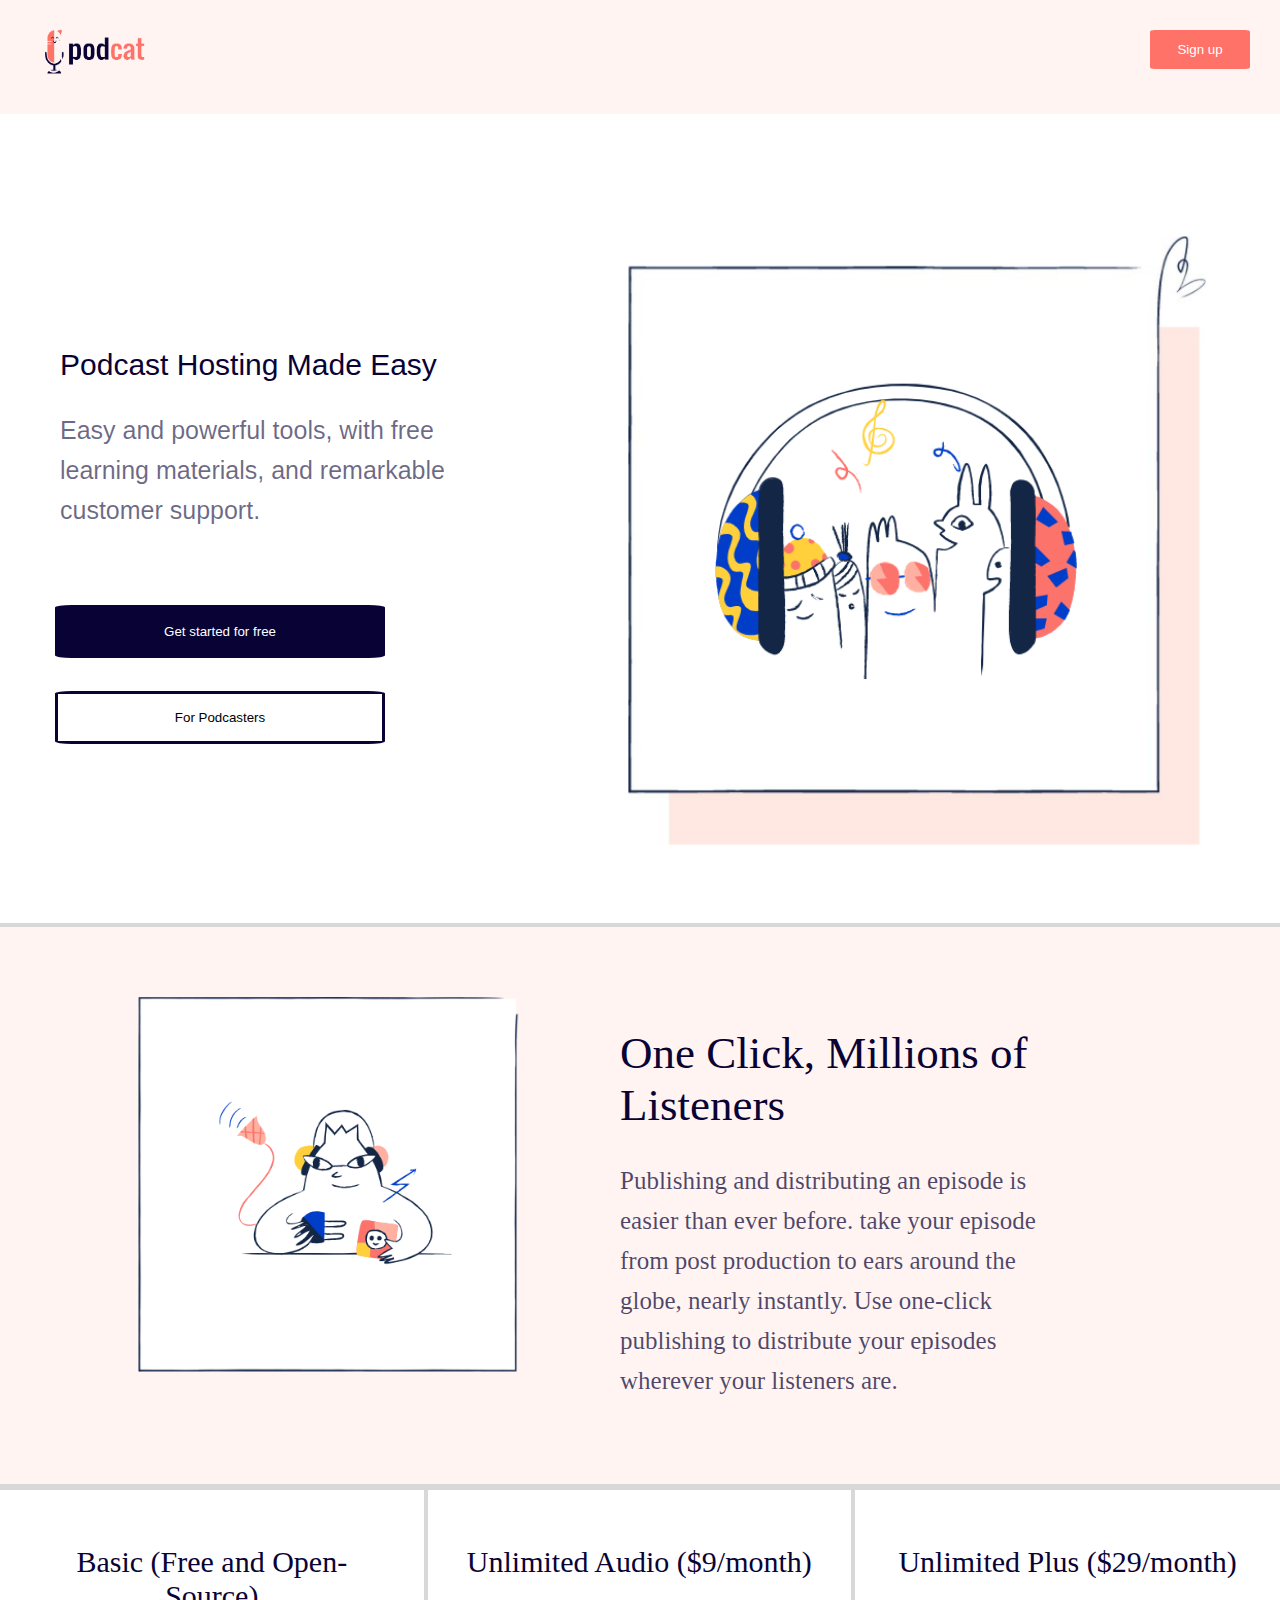
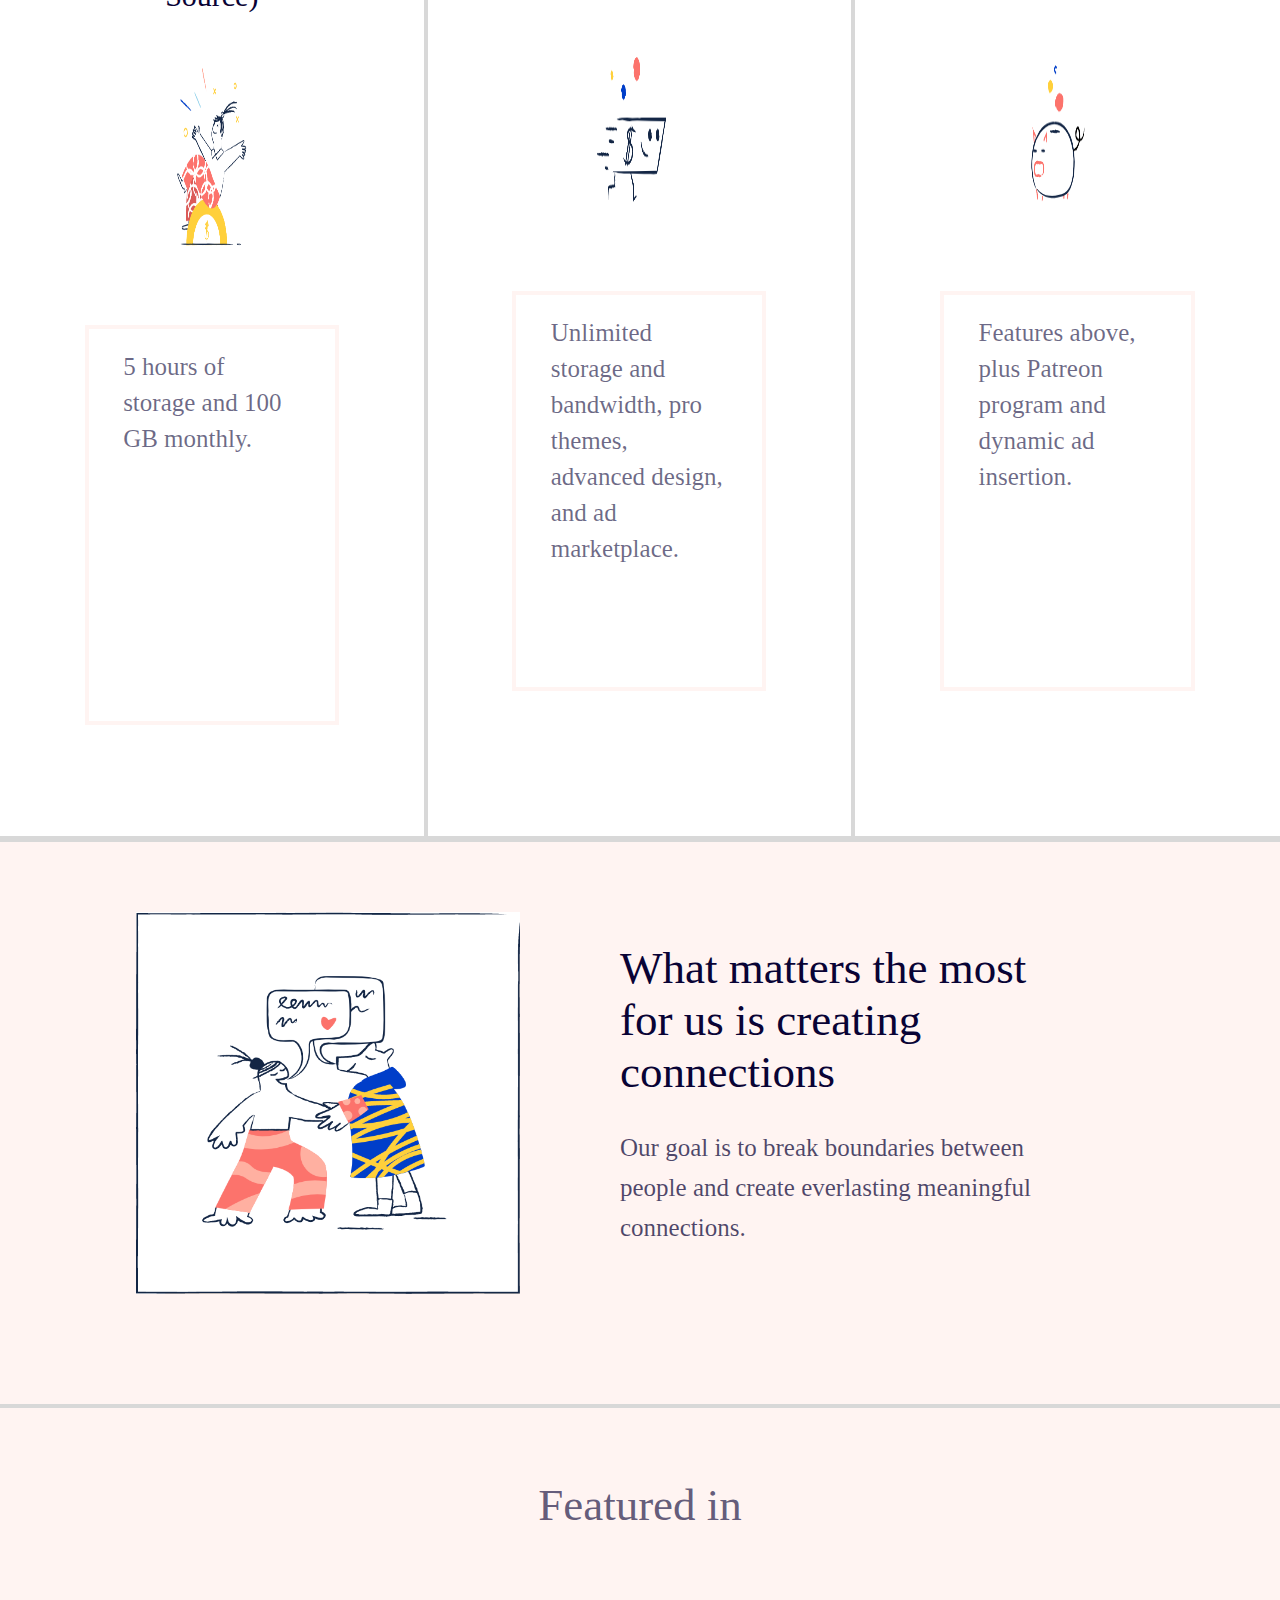
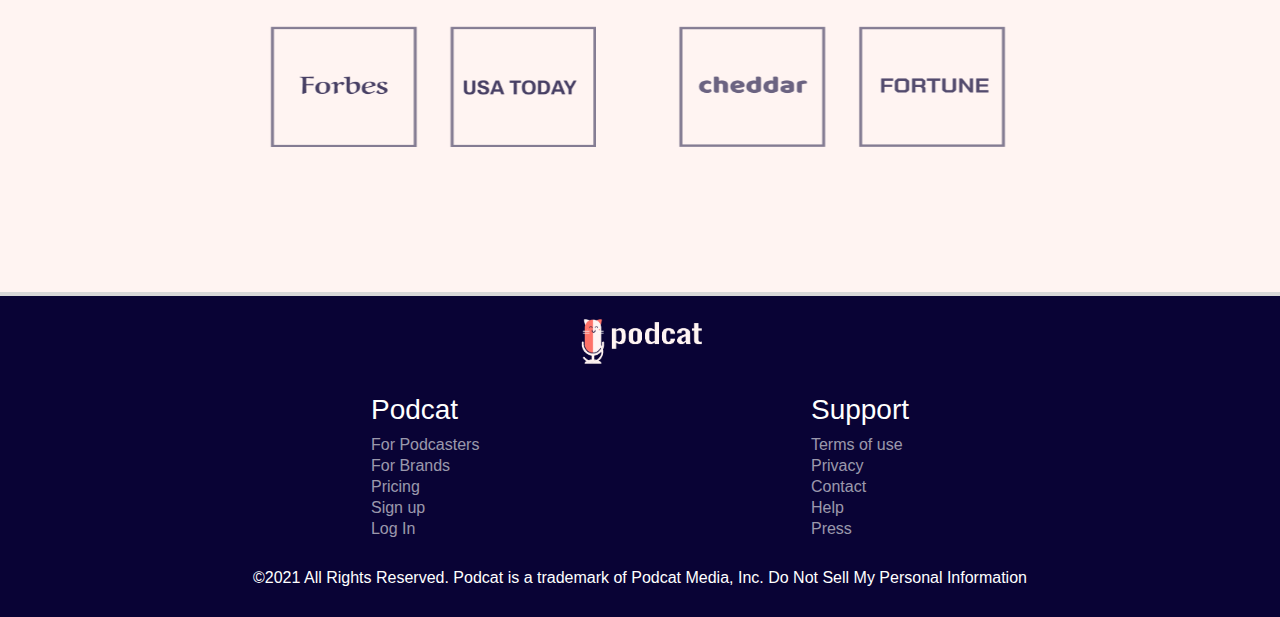
==== commit 30588fef: "Update index.html" ====
--- a/index.html
+++ b/index.html
@@ -27,7 +27,7 @@
 
     <!--header-->
     <header>
-        <div class="image"><img src="header.png" width="90%" height="90%"></div>
+        <div class="image"><img src="header.PNG" width="90%" height="90%"></div>
         <div id="header">   
             <p id="title1">Podcast Hosting Made Easy</p>
             <p id="paragraphe1">Easy and powerful tools, with free learning materials, and remarkable customer support.</p>
